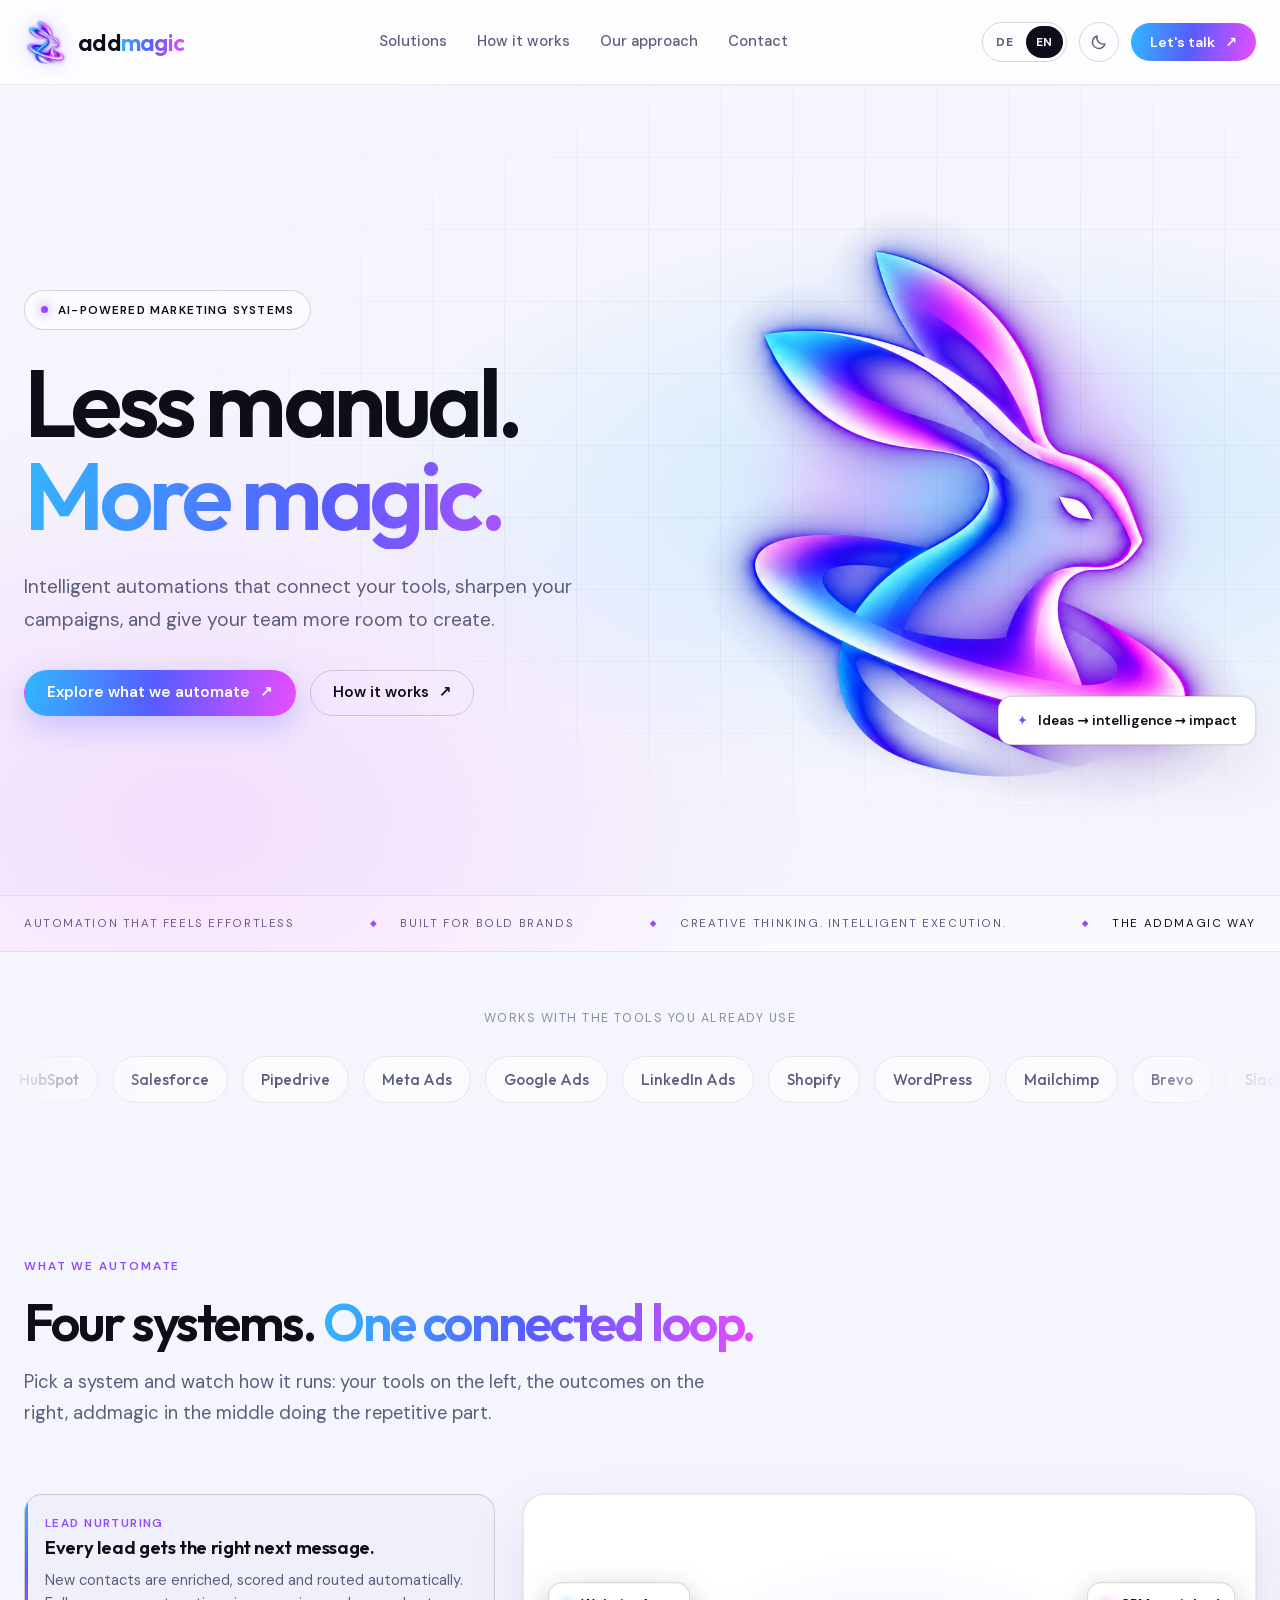
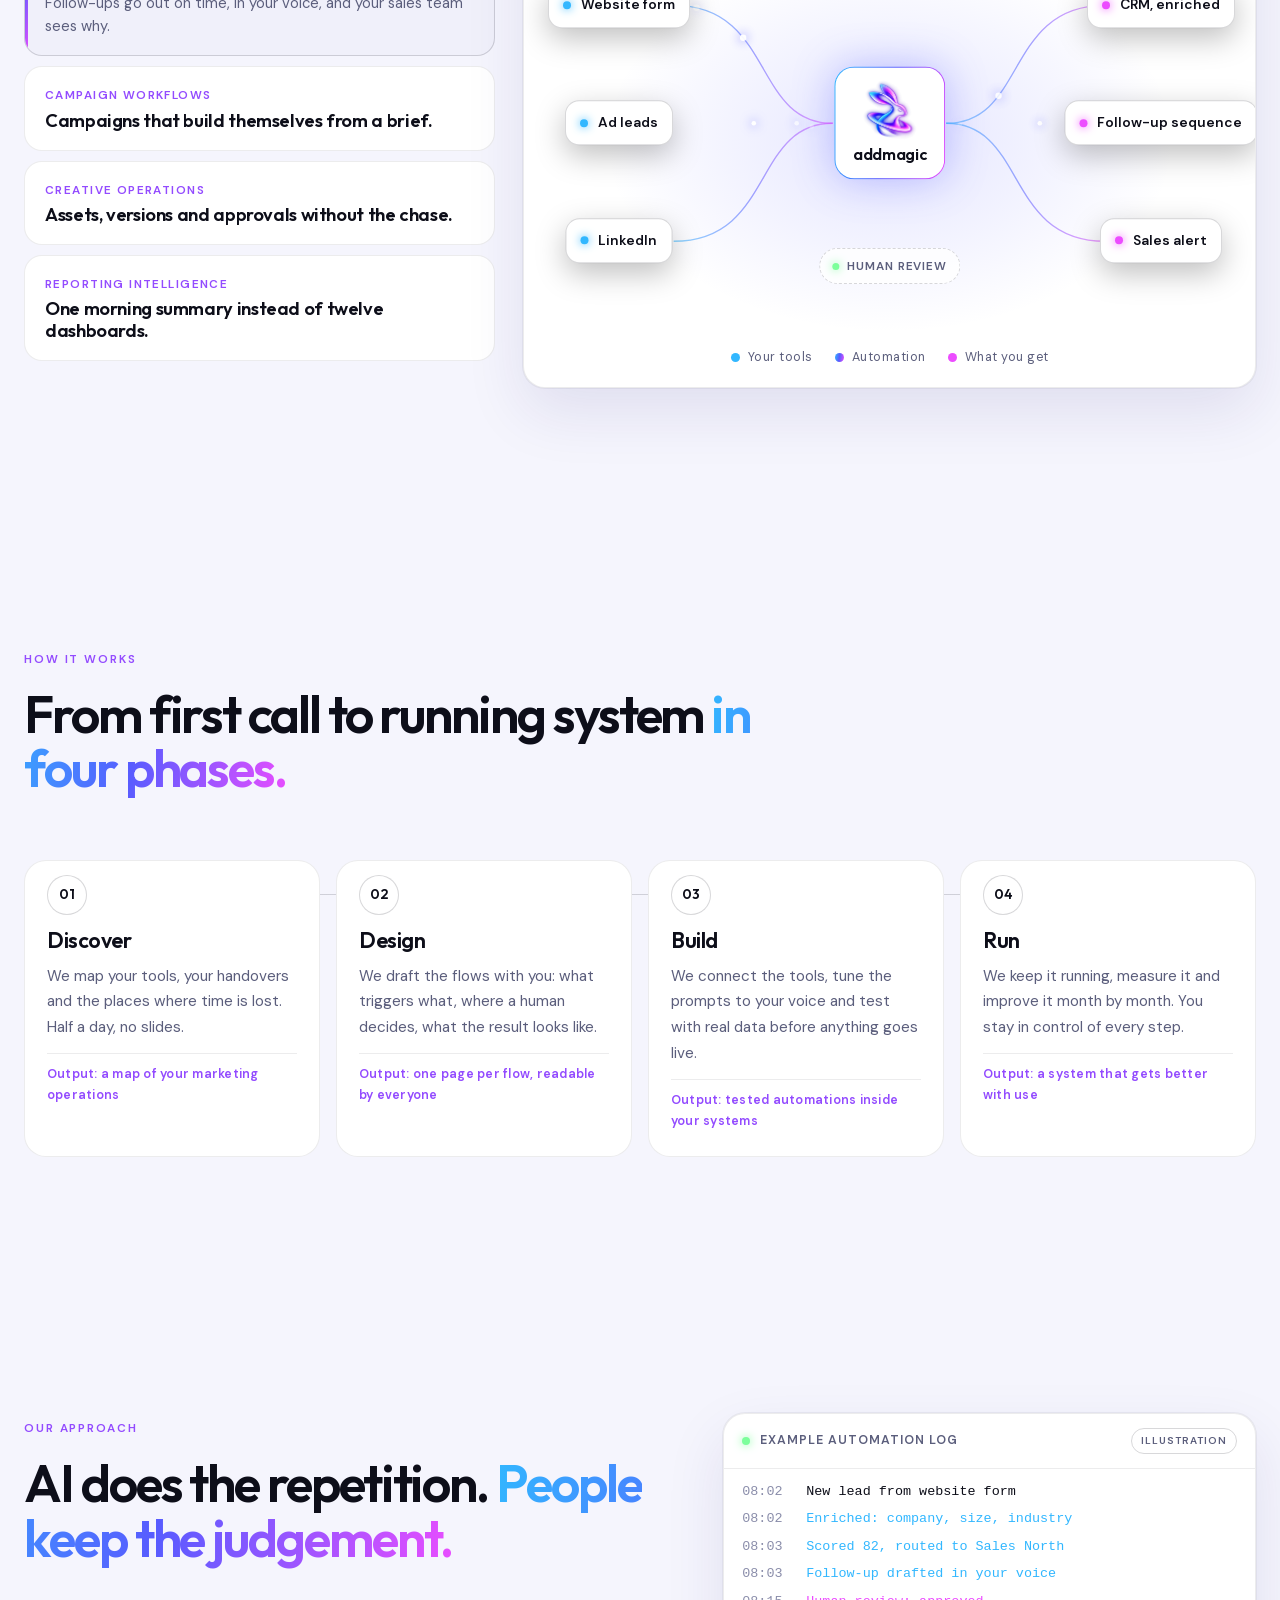
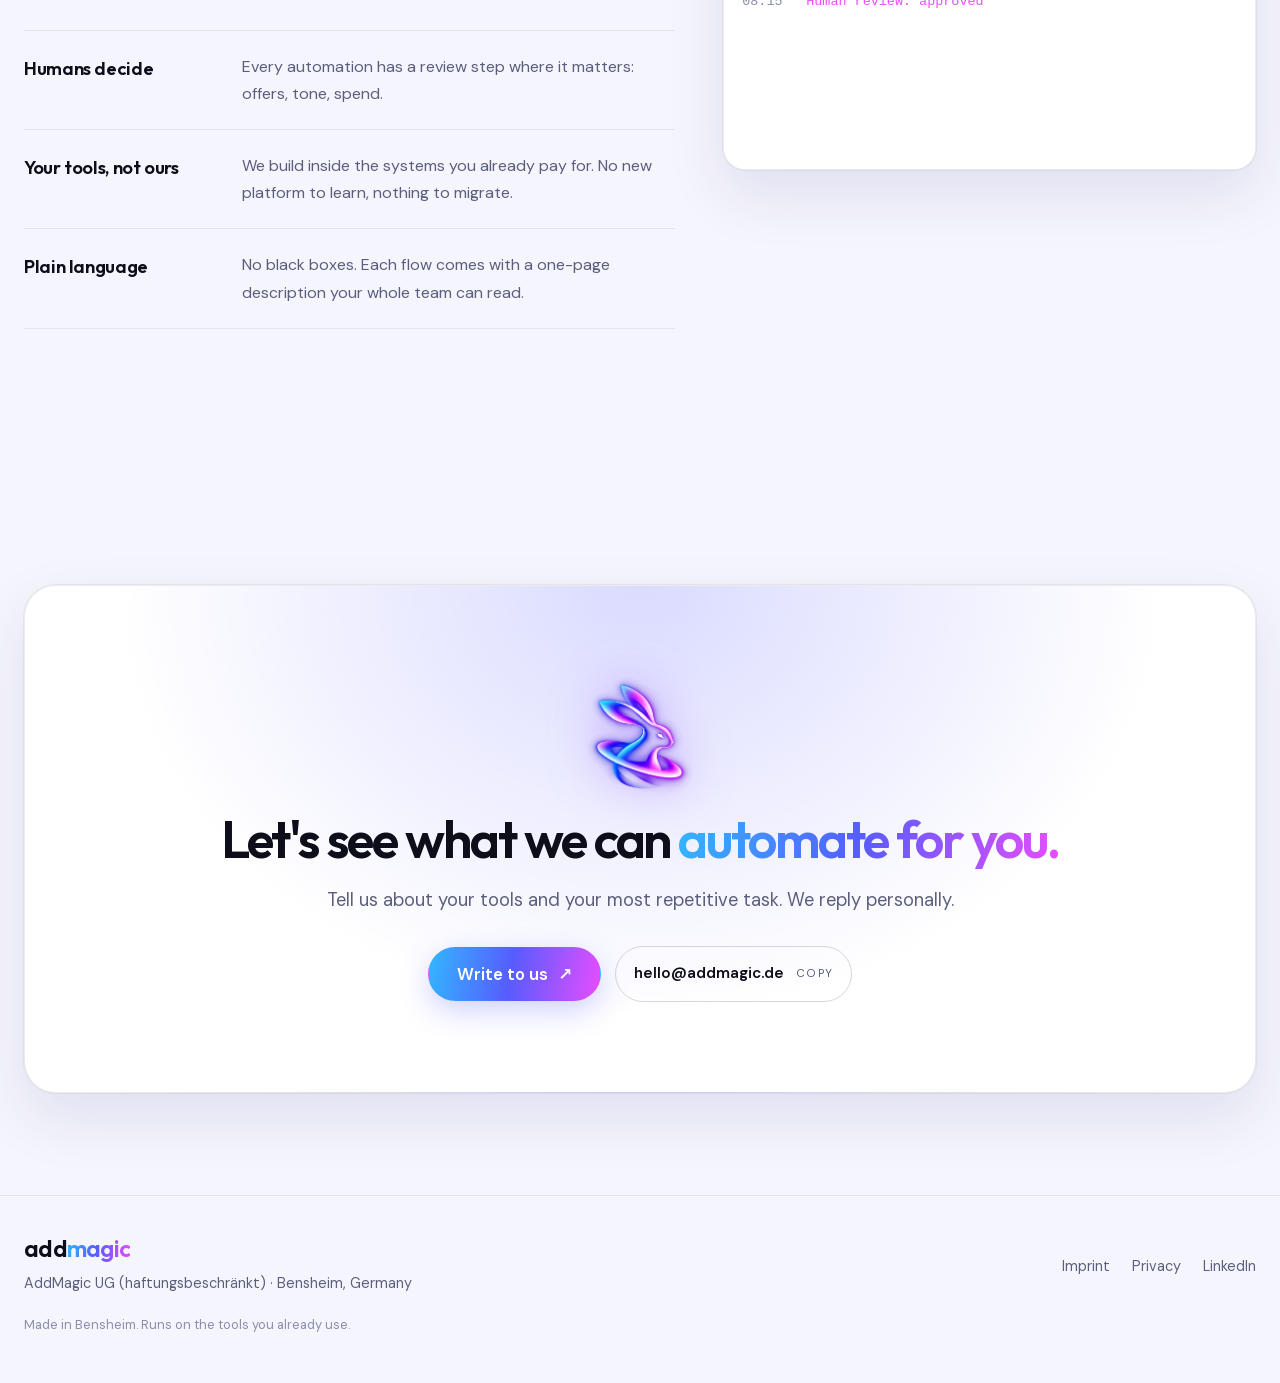
==== index.html @ ce9aaace "addmagic website v1: bilingual DE/EN, dark/light theme, automation loop, process, approach, contact," ====
<!doctype html>
<html lang="en" data-theme="dark">
<head>
<meta charset="utf-8">
<meta name="viewport" content="width=device-width, initial-scale=1">
<title>addmagic · Less manual. More magic.</title>
<meta name="description" content="addmagic builds AI-powered marketing automations that connect your tools, sharpen your campaigns and give your team more room to create. Based in Bensheim, Germany.">
<meta name="theme-color" content="#07070D">
<link rel="canonical" href="https://b777-7ao.github.io/addmagic/">
<meta property="og:type" content="website">
<meta property="og:site_name" content="addmagic">
<meta property="og:title" content="addmagic · Less manual. More magic.">
<meta property="og:description" content="AI-powered marketing automations that connect your tools, sharpen your campaigns and give your team more room to create.">
<meta property="og:image" content="https://b777-7ao.github.io/addmagic/assets/og.jpg">
<meta property="og:url" content="https://b777-7ao.github.io/addmagic/">
<meta name="twitter:card" content="summary_large_image">
<link rel="icon" type="image/png" sizes="32x32" href="assets/icon-32.png">
<link rel="icon" type="image/png" sizes="192x192" href="assets/icon-192.png">
<link rel="apple-touch-icon" href="assets/icon-180.png">
<link rel="preload" href="assets/fonts/Outfit.woff2" as="font" type="font/woff2" crossorigin>
<link rel="preload" href="assets/fonts/DMSans.woff2" as="font" type="font/woff2" crossorigin>
<link rel="stylesheet" href="assets/fonts/fonts.css">
<link rel="stylesheet" href="styles.css?v=1">
<script>
(function(){try{var t=localStorage.getItem('am-theme');if(!t){t=matchMedia('(prefers-color-scheme: light)').matches?'light':'dark'}document.documentElement.dataset.theme=t;var l=localStorage.getItem('am-lang');if(!l){l=(navigator.language||'en').toLowerCase().startsWith('de')?'de':'en'}document.documentElement.lang=l;}catch(e){}})();
</script>
<script type="application/ld+json">
{"@context":"https://schema.org","@type":"Organization","name":"AddMagic UG (haftungsbeschränkt)","alternateName":"addmagic","url":"https://b777-7ao.github.io/addmagic/","logo":"https://b777-7ao.github.io/addmagic/assets/icon-512.png","address":{"@type":"PostalAddress","streetAddress":"Beginenstraße 48","postalCode":"64625","addressLocality":"Bensheim","addressCountry":"DE"},"founder":{"@type":"Person","name":"Julian Degen"}}
</script>
</head>
<body>
<a class="skip" href="#solutions" data-i18n="skip">Skip to content</a>
<div class="progress" aria-hidden="true"><span id="progress"></span></div>

<header class="nav" id="nav">
  <div class="nav-inner">
    <a class="brand" href="#top" aria-label="addmagic home">
      <img class="brand-mark" src="assets/rabbit.png" alt="" width="44" height="48">
      <span class="brand-word"><span>add</span><span class="grad">magic</span></span>
    </a>
    <nav class="links" id="links" aria-label="Main">
      <a href="#solutions" data-i18n="nav.solutions">Solutions</a>
      <a href="#process" data-i18n="nav.process">How it works</a>
      <a href="#approach" data-i18n="nav.approach">Our approach</a>
      <a href="#contact" data-i18n="nav.contact">Contact</a>
    </nav>
    <div class="controls">
      <div class="lang" role="group" aria-label="Language">
        <button type="button" data-lang="de" aria-pressed="false">DE</button>
        <button type="button" data-lang="en" aria-pressed="true">EN</button>
      </div>
      <button class="theme" id="theme" type="button" aria-label="Switch to light mode" data-i18n-aria="theme.toLight">
        <svg class="sun" width="18" height="18" viewBox="0 0 24 24" fill="none" stroke="currentColor" stroke-width="1.8" stroke-linecap="round" aria-hidden="true"><circle cx="12" cy="12" r="4"/><path d="M12 2v2M12 20v2M2 12h2M20 12h2M4.9 4.9l1.4 1.4M17.7 17.7l1.4 1.4M4.9 19.1l1.4-1.4M17.7 6.3l1.4-1.4"/></svg>
        <svg class="moon" width="18" height="18" viewBox="0 0 24 24" fill="none" stroke="currentColor" stroke-width="1.8" stroke-linecap="round" stroke-linejoin="round" aria-hidden="true"><path d="M20 14.5A8.5 8.5 0 0 1 9.5 4a8.5 8.5 0 1 0 10.5 10.5z"/></svg>
      </button>
      <a class="btn btn-nav" href="#contact"><span data-i18n="nav.cta">Let's talk</span><span class="arrow" aria-hidden="true">↗</span></a>
      <button class="burger" id="burger" type="button" aria-label="Open menu" aria-expanded="false" aria-controls="links"><span></span></button>
    </div>
  </div>
</header>

<main id="top">
  <!-- HERO -->
  <section class="hero" aria-labelledby="hero-title">
    <div class="hero-grid" aria-hidden="true"></div>
    <div class="hero-glow" aria-hidden="true"></div>
    <div class="container hero-inner">
      <div class="hero-copy">
        <span class="pill reveal"><i class="dot"></i><span data-i18n="hero.pill">AI-powered marketing systems</span></span>
        <h1 id="hero-title" class="reveal"><span class="line" data-i18n="hero.l1">Less manual.</span><span class="line grad" data-i18n="hero.l2">More magic.</span></h1>
        <p class="lead reveal" data-i18n="hero.sub">Intelligent automations that connect your tools, sharpen your campaigns, and give your team more room to create.</p>
        <div class="hero-cta reveal">
          <a class="btn btn-primary" href="#solutions"><span data-i18n="hero.cta1">Explore what we automate</span><span class="arrow" aria-hidden="true">↗</span></a>
          <a class="btn btn-ghost" href="#process"><span data-i18n="hero.cta2">How it works</span><span class="arrow" aria-hidden="true">↗</span></a>
        </div>
      </div>
      <div class="hero-art">
        <div class="rabbit-wrap" id="rabbit">
          <img class="rabbit" src="assets/rabbit.png" alt="The addmagic rabbit, a glowing rabbit rising out of an orbital ring" width="895" height="967" fetchpriority="high">
        </div>
        <div class="chip"><span class="spark" aria-hidden="true">✦</span><span data-i18n="hero.chip">Ideas → intelligence → impact</span></div>
      </div>
    </div>
    <div class="hero-strip">
      <div class="container strip-inner">
        <span data-i18n="strip.1">Automation that feels effortless</span>
        <span data-i18n="strip.2">Built for bold brands</span>
        <span data-i18n="strip.3">Creative thinking. Intelligent execution.</span>
        <span class="strip-brand">The addmagic way</span>
      </div>
    </div>
  </section>

  <!-- TOOLS -->
  <section class="tools" aria-label="Integrations">
    <div class="container">
      <p class="tools-label" data-i18n="tools.label">Works with the tools you already use</p>
    </div>
    <div class="marquee" aria-hidden="true">
      <div class="track" id="track">
        <span>HubSpot</span><span>Salesforce</span><span>Pipedrive</span><span>Meta Ads</span><span>Google Ads</span><span>LinkedIn Ads</span><span>Shopify</span><span>WordPress</span><span>Mailchimp</span><span>Brevo</span><span>Slack</span><span>Microsoft Teams</span><span>Notion</span><span>Google Sheets</span><span>Zapier</span><span>Make</span><span>n8n</span><span>OpenAI</span><span>Claude</span><span>Figma</span><span>Canva</span><span>Semrush</span>
      </div>
    </div>
  </section>

  <!-- SOLUTIONS / THE LOOP -->
  <section class="section solutions" id="solutions" aria-labelledby="sol-title">
    <div class="container">
      <div class="section-head reveal">
        <span class="eyebrow" data-i18n="sol.eyebrow">What we automate</span>
        <h2 id="sol-title"><span data-i18n="sol.title1">Four systems.</span> <span class="grad" data-i18n="sol.title2">One connected loop.</span></h2>
        <p class="lead" data-i18n="sol.intro">Pick a system and watch how it runs: your tools on the left, the outcomes on the right, addmagic in the middle doing the repetitive part.</p>
      </div>
      <div class="loop">
        <div class="loop-tabs" role="tablist" aria-label="Automation systems">
          <button role="tab" class="tab is-active" id="tab-leads" aria-selected="true" aria-controls="loop-panel" data-scn="leads">
            <span class="tab-name" data-i18n="scn.leads.name">Lead nurturing</span>
            <span class="tab-claim" data-i18n="scn.leads.claim">Every lead gets the right next message.</span>
            <span class="tab-desc" data-i18n="scn.leads.desc">New contacts are enriched, scored and routed automatically. Follow-ups go out on time, in your voice, and your sales team sees why.</span>
          </button>
          <button role="tab" class="tab" id="tab-campaigns" aria-selected="false" aria-controls="loop-panel" data-scn="campaigns">
            <span class="tab-name" data-i18n="scn.campaigns.name">Campaign workflows</span>
            <span class="tab-claim" data-i18n="scn.campaigns.claim">Campaigns that build themselves from a brief.</span>
            <span class="tab-desc" data-i18n="scn.campaigns.desc">From brief to live ads: copy variants, audiences and budgets are prepared with AI, reviewed by a human, and launched across channels in one flow.</span>
          </button>
          <button role="tab" class="tab" id="tab-creative" aria-selected="false" aria-controls="loop-panel" data-scn="creative">
            <span class="tab-name" data-i18n="scn.creative.name">Creative operations</span>
            <span class="tab-claim" data-i18n="scn.creative.claim">Assets, versions and approvals without the chase.</span>
            <span class="tab-desc" data-i18n="scn.creative.desc">Formats are resized, captions drafted and approvals tracked, so creatives spend their time on ideas instead of exports.</span>
          </button>
          <button role="tab" class="tab" id="tab-reporting" aria-selected="false" aria-controls="loop-panel" data-scn="reporting">
            <span class="tab-name" data-i18n="scn.reporting.name">Reporting intelligence</span>
            <span class="tab-claim" data-i18n="scn.reporting.claim">One morning summary instead of twelve dashboards.</span>
            <span class="tab-desc" data-i18n="scn.reporting.desc">Data from ads, CRM and analytics is pulled together, explained in plain language, and sent to the people who decide.</span>
          </button>
        </div>
        <div class="loop-panel" id="loop-panel" role="tabpanel" aria-live="polite">
          <div class="loop-canvas" id="loop">
            <svg class="loop-svg" viewBox="0 0 760 460" aria-hidden="true">
              <defs>
                <linearGradient id="g" x1="0" x2="1"><stop offset="0" stop-color="#32B7FF"/><stop offset=".5" stop-color="#575CFF"/><stop offset="1" stop-color="#E84DFF"/></linearGradient>
              </defs>
              <g class="paths" id="paths"></g>
              <g class="pulses" id="pulses"></g>
            </svg>
            <div class="node core" style="--x:50%;--y:50%">
              <img src="assets/rabbit.png" alt="" width="64" height="69">
              <span>addmagic</span>
            </div>
            <div class="node in" id="in0" style="--x:11%;--y:22%"><b></b><span></span></div>
            <div class="node in" id="in1" style="--x:11%;--y:50%"><b></b><span></span></div>
            <div class="node in" id="in2" style="--x:11%;--y:78%"><b></b><span></span></div>
            <div class="node out" id="out0" style="--x:89%;--y:22%"><b></b><span></span></div>
            <div class="node out" id="out1" style="--x:89%;--y:50%"><b></b><span></span></div>
            <div class="node out" id="out2" style="--x:89%;--y:78%"><b></b><span></span></div>
            <div class="review" id="review"><i></i><span data-i18n="loop.review">Human review</span></div>
          </div>
          <div class="loop-legend">
            <span><i class="lg in"></i><span data-i18n="loop.inputs">Your tools</span></span>
            <span><i class="lg core"></i><span data-i18n="loop.core">Automation</span></span>
            <span><i class="lg out"></i><span data-i18n="loop.outputs">What you get</span></span>
          </div>
        </div>
      </div>
    </div>
  </section>

  <!-- PROCESS -->
  <section class="section process" id="process" aria-labelledby="proc-title">
    <div class="container">
      <div class="section-head reveal">
        <span class="eyebrow" data-i18n="proc.eyebrow">How it works</span>
        <h2 id="proc-title"><span data-i18n="proc.title1">From first call to running system</span> <span class="grad" data-i18n="proc.title2">in four phases.</span></h2>
      </div>
      <ol class="phases" id="phases">
        <li class="phase reveal">
          <span class="phase-n">01</span>
          <h3 data-i18n="ph.1.t">Discover</h3>
          <p data-i18n="ph.1.d">We map your tools, your handovers and the places where time is lost. Half a day, no slides.</p>
          <span class="phase-out" data-i18n="ph.1.o">Output: a map of your marketing operations</span>
        </li>
        <li class="phase reveal">
          <span class="phase-n">02</span>
          <h3 data-i18n="ph.2.t">Design</h3>
          <p data-i18n="ph.2.d">We draft the flows with you: what triggers what, where a human decides, what the result looks like.</p>
          <span class="phase-out" data-i18n="ph.2.o">Output: one page per flow, readable by everyone</span>
        </li>
        <li class="phase reveal">
          <span class="phase-n">03</span>
          <h3 data-i18n="ph.3.t">Build</h3>
          <p data-i18n="ph.3.d">We connect the tools, tune the prompts to your voice and test with real data before anything goes live.</p>
          <span class="phase-out" data-i18n="ph.3.o">Output: tested automations inside your systems</span>
        </li>
        <li class="phase reveal">
          <span class="phase-n">04</span>
          <h3 data-i18n="ph.4.t">Run</h3>
          <p data-i18n="ph.4.d">We keep it running, measure it and improve it month by month. You stay in control of every step.</p>
          <span class="phase-out" data-i18n="ph.4.o">Output: a system that gets better with use</span>
        </li>
      </ol>
    </div>
  </section>

  <!-- APPROACH -->
  <section class="section approach" id="approach" aria-labelledby="app-title">
    <div class="container approach-grid">
      <div class="approach-copy">
        <div class="section-head reveal">
          <span class="eyebrow" data-i18n="app.eyebrow">Our approach</span>
          <h2 id="app-title"><span data-i18n="app.title1">AI does the repetition.</span> <span class="grad" data-i18n="app.title2">People keep the judgement.</span></h2>
        </div>
        <dl class="principles">
          <div class="principle reveal"><dt data-i18n="pr.1.t">Humans decide</dt><dd data-i18n="pr.1.d">Every automation has a review step where it matters: offers, tone, spend.</dd></div>
          <div class="principle reveal"><dt data-i18n="pr.2.t">Your tools, not ours</dt><dd data-i18n="pr.2.d">We build inside the systems you already pay for. No new platform to learn, nothing to migrate.</dd></div>
          <div class="principle reveal"><dt data-i18n="pr.3.t">Plain language</dt><dd data-i18n="pr.3.d">No black boxes. Each flow comes with a one-page description your whole team can read.</dd></div>
        </dl>
      </div>
      <div class="log reveal" aria-label="Example automation log">
        <div class="log-head"><span class="log-dot"></span><span data-i18n="log.title">Example automation log</span><span class="log-tag" data-i18n="log.tag">Illustration</span></div>
        <ol class="log-lines" id="log"></ol>
      </div>
    </div>
  </section>

  <!-- CONTACT -->
  <section class="section contact" id="contact" aria-labelledby="ct-title">
    <div class="container contact-inner reveal">
      <img class="contact-rabbit" src="assets/rabbit.png" alt="" width="120" height="130" loading="lazy">
      <h2 id="ct-title"><span data-i18n="ct.title1">Let's see what we can</span> <span class="grad" data-i18n="ct.title2">automate for you.</span></h2>
      <p class="lead" data-i18n="ct.text">Tell us about your tools and your most repetitive task. We reply personally.</p>
      <div class="contact-actions">
        <a class="btn btn-primary btn-lg" id="mail" href="mailto:hello@addmagic.de?subject=Let%27s%20talk%20about%20automation"><span data-i18n="ct.cta">Write to us</span><span class="arrow" aria-hidden="true">↗</span></a>
        <button class="copy" id="copy" type="button"><span class="copy-mail">hello@addmagic.de</span><span class="copy-hint" data-i18n="ct.copy">Copy</span></button>
      </div>
    </div>
  </section>
</main>

<footer class="footer">
  <div class="container footer-inner">
    <div class="footer-brand">
      <span class="brand-word"><span>add</span><span class="grad">magic</span></span>
      <p data-i18n="ft.line">AddMagic UG (haftungsbeschränkt) · Bensheim, Germany</p>
    </div>
    <nav class="footer-links" aria-label="Legal">
      <a href="legal.html#impressum" data-i18n="ft.imprint">Imprint</a>
      <a href="legal.html#datenschutz" data-i18n="ft.privacy">Privacy</a>
      <a href="https://www.linkedin.com/company/addmagic" target="_blank" rel="noopener">LinkedIn</a>
    </nav>
    <p class="footer-note" data-i18n="ft.note">Made in Bensheim. Runs on the tools you already use.</p>
  </div>
</footer>

<script src="app.js?v=1" defer></script>
</body>
</html>
---- assets/fonts/fonts.css ----
@font-face{font-family:'Outfit';font-style:normal;font-weight:400 700;font-display:swap;src:url('Outfit.woff2') format('woff2');}
@font-face{font-family:'DM Sans';font-style:normal;font-weight:400 700;font-display:swap;src:url('DMSans.woff2') format('woff2');}
---- styles.css ----
/* addmagic · website v1 · tokens from the 2026 brand system */
:root{
  --midnight:#07070D; --ink:#0D0E19; --raised:#171827; --raised-2:#1D1E31;
  --text:#F8F9FF; --muted:#A7A9C2; --muted-2:#6E7190;
  --stroke:rgba(255,255,255,.09); --stroke-2:rgba(255,255,255,.16);
  --blue:#307BFF; --cyan:#32B7FF; --violet:#934BFF; --pink:#EC4CFF;
  --grad:linear-gradient(100deg,#32B7FF 0%,#575CFF 48%,#E84DFF 100%);
  --glow:0 0 0 1px rgba(255,255,255,.06), 0 24px 60px rgba(0,0,0,.45);
  --bg:var(--midnight); --nav:rgba(13,14,25,.72); --card:var(--raised);
  --display:'Outfit',system-ui,sans-serif; --body:'DM Sans',system-ui,sans-serif;
  --radius:22px; --pill:999px; --nav-h:84px; --container:1240px;
  --ease:cubic-bezier(.2,.7,.2,1);
  color-scheme:dark;
}
:root[data-theme="light"]{
  --bg:#F5F5FD; --ink:#FFFFFF; --raised:#FFFFFF; --raised-2:#F0F0FA;
  --text:#0D0E19; --muted:#5B5E7C; --muted-2:#8A8DAA;
  --stroke:rgba(13,14,25,.08); --stroke-2:rgba(13,14,25,.16);
  --nav:rgba(255,255,255,.74); --card:#FFFFFF;
  --glow:0 0 0 1px rgba(13,14,25,.05), 0 24px 60px rgba(40,30,120,.10);
  color-scheme:light;
}
*{box-sizing:border-box}
html{scroll-behavior:smooth;-webkit-text-size-adjust:100%}
body{margin:0;background:var(--bg);color:var(--text);font-family:var(--body);font-size:16px;line-height:1.7;-webkit-font-smoothing:antialiased;transition:background .5s var(--ease),color .5s var(--ease);overflow-x:hidden}
img{display:block;max-width:100%}
a{color:inherit;text-decoration:none}
button{font:inherit;color:inherit;background:none;border:0;cursor:pointer}
h1,h2,h3{font-family:var(--display);font-weight:600;letter-spacing:-.04em;line-height:1.05;margin:0}
h2{font-size:clamp(2rem,4.2vw,3.25rem)}
h3{font-size:1.35rem;letter-spacing:-.02em}
p{margin:0}
.container{width:min(var(--container),calc(100% - 48px));margin-inline:auto}
.grad{background:var(--grad);-webkit-background-clip:text;background-clip:text;color:transparent}
.eyebrow{display:inline-block;font-size:.74rem;font-weight:600;letter-spacing:.16em;text-transform:uppercase;color:var(--violet);margin-bottom:18px}
.lead{font-size:1.15rem;color:var(--muted);max-width:56ch}
.skip{position:absolute;left:-999px;top:8px;background:var(--text);color:var(--bg);padding:10px 14px;border-radius:8px;z-index:200}
.skip:focus{left:12px}
:focus-visible{outline:2px solid var(--cyan);outline-offset:3px;border-radius:6px}

/* progress */
.progress{position:fixed;top:0;left:0;right:0;height:2px;z-index:120;pointer-events:none}
.progress span{display:block;height:100%;width:0;background:var(--grad);transition:width .1s linear}

/* nav */
.nav{position:sticky;top:0;z-index:100;background:var(--nav);backdrop-filter:blur(18px) saturate(140%);-webkit-backdrop-filter:blur(18px) saturate(140%);border-bottom:1px solid var(--stroke);transition:background .5s var(--ease)}
.nav-inner{height:var(--nav-h);display:flex;align-items:center;justify-content:space-between;gap:20px;width:min(var(--container),calc(100% - 48px));margin-inline:auto}
.brand{display:flex;align-items:center;gap:10px}
.brand-mark{width:44px;height:48px;object-fit:contain;filter:drop-shadow(0 0 10px rgba(147,75,255,.35))}
.brand-word{font-family:var(--display);font-weight:600;font-size:1.5rem;letter-spacing:-.03em;line-height:1}
.links{display:flex;gap:30px}
.links a{position:relative;font-size:.92rem;font-weight:500;color:var(--muted);padding:6px 0;transition:color .25s}
.links a::after{content:"";position:absolute;left:0;right:0;bottom:0;height:2px;background:var(--grad);transform:scaleX(0);transform-origin:left;transition:transform .3s var(--ease)}
.links a:hover,.links a.is-current{color:var(--text)}
.links a.is-current::after,.links a:hover::after{transform:scaleX(1)}
.controls{display:flex;align-items:center;gap:12px}
.lang{display:flex;border:1px solid var(--stroke-2);border-radius:var(--pill);padding:3px;gap:2px}
.lang button{font-size:.74rem;font-weight:700;letter-spacing:.06em;padding:6px 10px;border-radius:var(--pill);color:var(--muted);transition:background .25s,color .25s}
.lang button[aria-pressed="true"]{background:var(--text);color:var(--bg)}
.theme{width:40px;height:40px;border-radius:50%;border:1px solid var(--stroke-2);display:grid;place-items:center;color:var(--muted);transition:color .25s,border-color .25s,transform .4s var(--ease)}
.theme:hover{color:var(--text);border-color:var(--stroke-2);transform:rotate(25deg)}
.theme svg{grid-area:1/1;transition:opacity .3s,transform .4s var(--ease)}
:root[data-theme="dark"] .theme .moon{opacity:0;transform:scale(.5) rotate(-40deg)}
:root[data-theme="light"] .theme .sun{opacity:0;transform:scale(.5) rotate(40deg)}
.burger{display:none;width:42px;height:42px;border-radius:50%;border:1px solid var(--stroke-2);position:relative}
.burger span,.burger span::before,.burger span::after{content:"";position:absolute;left:12px;width:18px;height:2px;background:var(--text);border-radius:2px;transition:transform .3s var(--ease),top .3s}
.burger span{top:20px}.burger span::before{left:0;top:-6px}.burger span::after{left:0;top:6px}
.burger[aria-expanded="true"] span{background:transparent}
.burger[aria-expanded="true"] span::before{top:0;transform:rotate(45deg)}
.burger[aria-expanded="true"] span::after{top:0;transform:rotate(-45deg)}

/* buttons */
.btn{display:inline-flex;align-items:center;gap:10px;padding:14px 22px;border-radius:var(--pill);font-weight:600;font-size:.95rem;line-height:1;border:1px solid transparent;transition:transform .35s var(--ease),box-shadow .35s var(--ease),background .25s,color .25s,border-color .25s;white-space:nowrap}
.btn .arrow{display:inline-block;transition:transform .35s var(--ease)}
.btn:hover .arrow{transform:translate(2px,-2px)}
.btn-primary{background:var(--grad);color:#fff;box-shadow:0 10px 30px rgba(87,92,255,.28)}
.btn-primary:hover{transform:translateY(-2px);box-shadow:0 16px 40px rgba(87,92,255,.4)}
.btn-ghost{border-color:var(--stroke-2);color:var(--text);background:transparent}
.btn-ghost:hover{border-color:var(--text);transform:translateY(-2px)}
.btn-nav{padding:11px 18px;font-size:.88rem;background:linear-gradient(var(--ink),var(--ink)) padding-box,var(--grad) border-box;border:1px solid transparent;color:var(--text)}
:root[data-theme="light"] .btn-nav{background:var(--grad);color:#fff}
.btn-nav:hover{transform:translateY(-1px)}
.btn-lg{padding:18px 28px;font-size:1.05rem}

/* hero */
.hero{position:relative;overflow:hidden;padding:clamp(60px,9vw,120px) 0 0}
.hero-grid{position:absolute;inset:0;background-image:linear-gradient(var(--stroke) 1px,transparent 1px),linear-gradient(90deg,var(--stroke) 1px,transparent 1px);background-size:72px 72px;mask-image:radial-gradient(ellipse at 70% 40%,#000 20%,transparent 70%);-webkit-mask-image:radial-gradient(ellipse at 70% 40%,#000 20%,transparent 70%);opacity:.6}
.hero-glow{position:absolute;inset:0;background:radial-gradient(ellipse at 76% 48%,rgba(87,92,255,.28),transparent 42%),radial-gradient(ellipse at 20% 80%,rgba(232,77,255,.08),transparent 40%)}
:root[data-theme="light"] .hero-glow{background:radial-gradient(ellipse at 76% 48%,rgba(50,183,255,.22),transparent 45%),radial-gradient(ellipse at 15% 85%,rgba(232,77,255,.14),transparent 40%)}
.hero-inner{position:relative;display:grid;grid-template-columns:1.05fr .95fr;align-items:center;gap:40px;min-height:560px}
.pill{display:inline-flex;align-items:center;gap:10px;padding:9px 16px;border:1px solid var(--stroke-2);border-radius:var(--pill);font-size:.74rem;font-weight:600;letter-spacing:.1em;text-transform:uppercase;color:var(--text);background:color-mix(in srgb,var(--ink) 70%,transparent)}
.pill .dot{width:7px;height:7px;border-radius:50%;background:var(--violet);box-shadow:0 0 12px var(--violet)}
h1{font-size:clamp(3.2rem,7.4vw,6.2rem);font-weight:600;letter-spacing:-.05em;line-height:.98;margin:26px 0 22px}
h1 .line{display:block}
h1 .line.grad{padding-bottom:.08em}
.hero .lead{font-size:1.2rem}
.hero-cta{display:flex;gap:14px;flex-wrap:wrap;margin-top:34px}
.hero-art{position:relative;display:grid;place-items:center;min-height:420px}
.rabbit-wrap{position:relative;width:min(100%,560px);aspect-ratio:895/967;will-change:transform}
.rabbit-wrap::before{content:"";position:absolute;inset:14%;border-radius:50%;background:radial-gradient(circle,rgba(87,92,255,.45),rgba(232,77,255,.18) 45%,transparent 70%);filter:blur(30px);animation:breathe 7s ease-in-out infinite}
:root[data-theme="light"] .rabbit-wrap::before{background:radial-gradient(circle,rgba(50,183,255,.5),rgba(232,77,255,.3) 45%,transparent 70%)}
.rabbit{position:relative;width:100%;height:auto;animation:float 9s ease-in-out infinite}
@keyframes float{0%,100%{transform:translateY(0) rotate(0)}50%{transform:translateY(-14px) rotate(-1.2deg)}}
@keyframes breathe{0%,100%{opacity:.75;transform:scale(1)}50%{opacity:1;transform:scale(1.08)}}
.chip{position:absolute;right:0;bottom:10%;display:inline-flex;align-items:center;gap:10px;padding:12px 18px;border-radius:14px;background:var(--ink);border:1px solid var(--stroke-2);font-size:.85rem;font-weight:600;box-shadow:var(--glow)}
.chip .spark{background:var(--grad);-webkit-background-clip:text;background-clip:text;color:transparent}
.hero-strip{margin-top:clamp(40px,7vw,90px);border-top:1px solid var(--stroke);border-bottom:1px solid var(--stroke);background:color-mix(in srgb,var(--ink) 50%,transparent)}
.strip-inner{display:flex;justify-content:space-between;gap:24px;padding:18px 0;font-size:.72rem;letter-spacing:.14em;text-transform:uppercase;color:var(--muted)}
.strip-inner span{display:flex;align-items:center;gap:22px}
.strip-inner span+span::before{content:"◆";font-size:.55rem;color:var(--violet)}
.strip-brand{color:var(--text)}

/* tools marquee */
.tools{padding:56px 0 20px}
.tools-label{text-align:center;font-size:.78rem;letter-spacing:.12em;text-transform:uppercase;color:var(--muted-2);margin-bottom:26px}
.marquee{overflow:hidden;mask-image:linear-gradient(90deg,transparent,#000 12%,#000 88%,transparent);-webkit-mask-image:linear-gradient(90deg,transparent,#000 12%,#000 88%,transparent)}
.track{display:flex;gap:14px;width:max-content;animation:scroll 60s linear infinite}
.marquee:hover .track{animation-play-state:paused}
.track span{padding:10px 18px;border:1px solid var(--stroke);border-radius:var(--pill);font-family:var(--display);font-weight:500;font-size:.95rem;color:var(--muted);white-space:nowrap;background:color-mix(in srgb,var(--ink) 60%,transparent)}
@keyframes scroll{to{transform:translateX(-50%)}}

/* sections */
.section{padding:clamp(80px,10vw,140px) 0}
.section-head{max-width:760px;margin-bottom:clamp(36px,5vw,64px)}
.section-head h2{margin-bottom:18px}

/* the loop */
.loop{display:grid;grid-template-columns:minmax(300px,.9fr) 1.4fr;gap:28px;align-items:stretch}
.loop-tabs{display:flex;flex-direction:column;gap:10px}
.tab{text-align:left;padding:18px 20px;border-radius:18px;border:1px solid var(--stroke);background:var(--card);display:grid;gap:4px;transition:border-color .3s,transform .3s var(--ease),background .3s;position:relative;overflow:hidden}
.tab::before{content:"";position:absolute;left:0;top:0;bottom:0;width:3px;background:var(--grad);transform:scaleY(0);transition:transform .35s var(--ease)}
.tab:hover{border-color:var(--stroke-2);transform:translateX(3px)}
.tab.is-active{border-color:var(--stroke-2);background:var(--raised-2)}
.tab.is-active::before{transform:scaleY(1)}
.tab-name{font-size:.74rem;font-weight:600;letter-spacing:.12em;text-transform:uppercase;color:var(--violet)}
.tab-claim{font-family:var(--display);font-weight:600;font-size:1.15rem;letter-spacing:-.02em;line-height:1.2}
.tab-desc{font-size:.92rem;color:var(--muted);line-height:1.55;display:none;margin-top:6px}
.tab.is-active .tab-desc{display:block}
.loop-panel{border:1px solid var(--stroke);border-radius:var(--radius);background:var(--card);box-shadow:var(--glow);padding:18px;display:flex;flex-direction:column;gap:14px;position:relative;overflow:hidden}
.loop-panel::before{content:"";position:absolute;inset:0;background:radial-gradient(ellipse at 50% 50%,rgba(87,92,255,.16),transparent 55%);pointer-events:none}
.loop-canvas{position:relative;aspect-ratio:760/460;width:100%}
.loop-svg{position:absolute;inset:0;width:100%;height:100%}
.loop-svg .paths path{fill:none;stroke:var(--stroke-2);stroke-width:1.5}
.loop-svg .paths path.active{stroke:url(#g);stroke-opacity:.55}
.loop-svg .pulses circle{fill:#fff;filter:drop-shadow(0 0 6px #575CFF)}
.node{position:absolute;left:var(--x);top:var(--y);transform:translate(-50%,-50%);display:flex;align-items:center;gap:10px;padding:10px 14px;border-radius:14px;background:var(--ink);border:1px solid var(--stroke-2);font-size:.86rem;font-weight:600;white-space:nowrap;box-shadow:0 10px 30px rgba(0,0,0,.25);transition:opacity .35s,transform .35s var(--ease)}
.node b{width:8px;height:8px;border-radius:50%;background:var(--cyan);box-shadow:0 0 10px var(--cyan);flex:none}
.node.out b{background:var(--pink);box-shadow:0 0 10px var(--pink)}
.node.core{flex-direction:column;gap:2px;padding:12px 18px 10px;border-radius:20px;background:linear-gradient(var(--ink),var(--ink)) padding-box,var(--grad) border-box;border:1px solid transparent;font-family:var(--display);font-size:1rem;letter-spacing:-.02em;box-shadow:0 0 40px rgba(87,92,255,.35)}
.node.core img{width:56px;height:60px;object-fit:contain}
.node.swap{opacity:0;transform:translate(-50%,-50%) scale(.92)}
.review{position:absolute;left:50%;top:84%;transform:translate(-50%,-50%);display:inline-flex;align-items:center;gap:8px;padding:7px 12px;border-radius:var(--pill);border:1px dashed var(--stroke-2);font-size:.74rem;font-weight:600;letter-spacing:.08em;text-transform:uppercase;color:var(--muted);background:color-mix(in srgb,var(--ink) 80%,transparent)}
.review i{width:7px;height:7px;border-radius:50%;background:#7CFF9B;box-shadow:0 0 10px #7CFF9B;animation:blink 2.2s infinite}
@keyframes blink{50%{opacity:.3}}
.loop-legend{display:flex;gap:22px;justify-content:center;font-size:.78rem;color:var(--muted);letter-spacing:.04em;position:relative}
.loop-legend span{display:inline-flex;align-items:center;gap:8px}
.lg{width:9px;height:9px;border-radius:50%;background:var(--cyan)}
.lg.core{background:var(--grad)}.lg.out{background:var(--pink)}

/* process */
.phases{list-style:none;margin:0;padding:0;display:grid;grid-template-columns:repeat(4,1fr);gap:16px;position:relative}
.phases::before{content:"";position:absolute;left:0;right:0;top:34px;height:1px;background:linear-gradient(90deg,transparent,var(--stroke-2) 10%,var(--stroke-2) 90%,transparent)}
.phase{position:relative;padding:68px 22px 24px;border:1px solid var(--stroke);border-radius:var(--radius);background:var(--card);display:grid;gap:12px;align-content:start;transition:transform .4s var(--ease),border-color .3s}
.phase:hover{transform:translateY(-4px);border-color:var(--stroke-2)}
.phase-n{position:absolute;top:14px;left:22px;width:40px;height:40px;border-radius:50%;display:grid;place-items:center;font-family:var(--display);font-weight:600;font-size:.85rem;background:var(--ink);border:1px solid var(--stroke-2);color:var(--text)}
.phase.is-on .phase-n{background:var(--grad);border-color:transparent;color:#fff;box-shadow:0 0 24px rgba(87,92,255,.45)}
.phase p{color:var(--muted);font-size:.95rem}
.phase-out{font-size:.78rem;color:var(--violet);font-weight:600;letter-spacing:.02em;padding-top:10px;border-top:1px solid var(--stroke)}

/* approach */
.approach-grid{display:grid;grid-template-columns:1.1fr .9fr;gap:48px;align-items:start}
.principles{margin:0;display:grid;gap:0}
.principle{padding:22px 0;border-top:1px solid var(--stroke);display:grid;grid-template-columns:200px 1fr;gap:18px;align-items:start}
.principle:last-child{border-bottom:1px solid var(--stroke)}
.principle dt{font-family:var(--display);font-weight:600;font-size:1.15rem;letter-spacing:-.02em}
.principle dd{margin:0;color:var(--muted)}
.log{border:1px solid var(--stroke);border-radius:var(--radius);background:var(--ink);box-shadow:var(--glow);overflow:hidden;position:sticky;top:calc(var(--nav-h) + 24px)}
.log-head{display:flex;align-items:center;gap:10px;padding:14px 18px;border-bottom:1px solid var(--stroke);font-size:.78rem;font-weight:600;letter-spacing:.08em;text-transform:uppercase;color:var(--muted)}
.log-dot{width:8px;height:8px;border-radius:50%;background:#7CFF9B;box-shadow:0 0 10px #7CFF9B;animation:blink 2.2s infinite}
.log-tag{margin-left:auto;padding:3px 9px;border-radius:var(--pill);border:1px solid var(--stroke-2);font-size:.64rem;letter-spacing:.1em}
.log-lines{list-style:none;margin:0;padding:12px 18px 16px;font-family:ui-monospace,SFMono-Regular,Menlo,monospace;font-size:.84rem;line-height:1.6;min-height:300px;display:grid;align-content:start;gap:6px}
.log-lines li{display:grid;grid-template-columns:52px 1fr;gap:12px;opacity:0;transform:translateY(6px);animation:logIn .5s var(--ease) forwards}
.log-lines time{color:var(--muted-2)}
.log-lines .ok{color:#7CFF9B}.log-lines .ai{color:var(--cyan)}.log-lines .hu{color:var(--pink)}
@keyframes logIn{to{opacity:1;transform:none}}

/* contact */
.contact{padding-bottom:clamp(60px,8vw,110px)}
.contact-inner{position:relative;text-align:center;padding:clamp(48px,7vw,96px) 28px;border-radius:32px;border:1px solid var(--stroke);background:radial-gradient(ellipse at 50% 0%,rgba(87,92,255,.22),transparent 60%),var(--card);box-shadow:var(--glow);overflow:hidden}
.contact-rabbit{margin:0 auto 18px;width:110px;height:auto;filter:drop-shadow(0 0 24px rgba(147,75,255,.5))}
.contact .lead{margin:18px auto 30px}
.contact-actions{display:flex;flex-wrap:wrap;gap:14px;justify-content:center;align-items:center}
.copy{display:inline-flex;align-items:center;gap:12px;padding:14px 18px;border-radius:var(--pill);border:1px solid var(--stroke-2);font-size:.95rem;transition:border-color .25s,transform .3s var(--ease)}
.copy:hover{border-color:var(--text);transform:translateY(-2px)}
.copy-mail{font-weight:600}
.copy-hint{font-size:.72rem;letter-spacing:.1em;text-transform:uppercase;color:var(--muted)}

/* footer */
.footer{border-top:1px solid var(--stroke);padding:40px 0 48px}
.footer-inner{display:grid;grid-template-columns:1fr auto;gap:18px 40px;align-items:center}
.footer-brand p{color:var(--muted);font-size:.9rem;margin-top:6px}
.footer-links{display:flex;gap:22px;font-size:.9rem;color:var(--muted)}
.footer-links a:hover{color:var(--text)}
.footer-note{grid-column:1/-1;font-size:.8rem;color:var(--muted-2)}

/* legal */
.legal{padding:clamp(60px,8vw,110px) 0}
.legal-inner{max-width:760px;display:grid;gap:56px}
.legal h1{font-size:clamp(2.2rem,5vw,3.4rem);margin:0 0 20px}
.legal h2{margin-bottom:20px}
.legal h3{margin:26px 0 8px;font-size:1.1rem}
.legal p{color:var(--muted);margin-bottom:12px}
.legal a{color:var(--text);text-decoration:underline;text-underline-offset:3px}

/* reveal */
.reveal{opacity:0;transform:translateY(22px);transition:opacity .8s var(--ease),transform .8s var(--ease)}
.reveal.in{opacity:1;transform:none}

/* responsive */
@media (max-width:1080px){
  .hero-inner{grid-template-columns:1fr;text-align:center;gap:10px}
  .hero-copy{display:flex;flex-direction:column;align-items:center}
  .hero-art{min-height:0}
  .rabbit-wrap{width:min(80%,440px)}
  .chip{position:static;margin-top:10px}
  .loop{grid-template-columns:1fr}
  .phases{grid-template-columns:repeat(2,1fr)}
  .phases::before{display:none}
  .approach-grid{grid-template-columns:1fr}
  .log{position:static}
}
@media (max-width:860px){
  .links{position:fixed;inset:var(--nav-h) 0 auto 0;flex-direction:column;gap:0;background:var(--bg);border-bottom:1px solid var(--stroke);padding:12px 24px 20px;transform:translateY(-12px);opacity:0;pointer-events:none;transition:opacity .3s,transform .3s var(--ease)}
  .links.open{opacity:1;transform:none;pointer-events:auto}
  .links a{font-size:1.15rem;padding:14px 0;border-bottom:1px solid var(--stroke)}
  .burger{display:block}
  .btn-nav{display:none}
  .strip-inner{flex-wrap:wrap;justify-content:center;row-gap:8px}
  .strip-inner span+span::before{display:none}
  .principle{grid-template-columns:1fr;gap:6px}
  .footer-inner{grid-template-columns:1fr}
}
@media (max-width:600px){
  .container{width:calc(100% - 32px)}
  .nav-inner{width:calc(100% - 32px)}
  .lang button{padding:6px 8px}
  h1{font-size:clamp(2.7rem,13vw,3.6rem)}
  .hero .lead{font-size:1.05rem}
  .phases{grid-template-columns:1fr}
  .node{font-size:.72rem;padding:7px 9px;gap:6px}
  .node.core{font-size:.8rem;padding:8px 12px 6px}
  .node.core img{width:34px;height:37px}
  .review{font-size:.6rem;padding:5px 9px}
  .contact-inner{border-radius:22px}
  .copy{width:100%;justify-content:space-between}
}
@media (prefers-reduced-motion:reduce){
  *,*::before,*::after{animation:none!important;transition:none!important;scroll-behavior:auto!important}
  .reveal{opacity:1;transform:none}
}
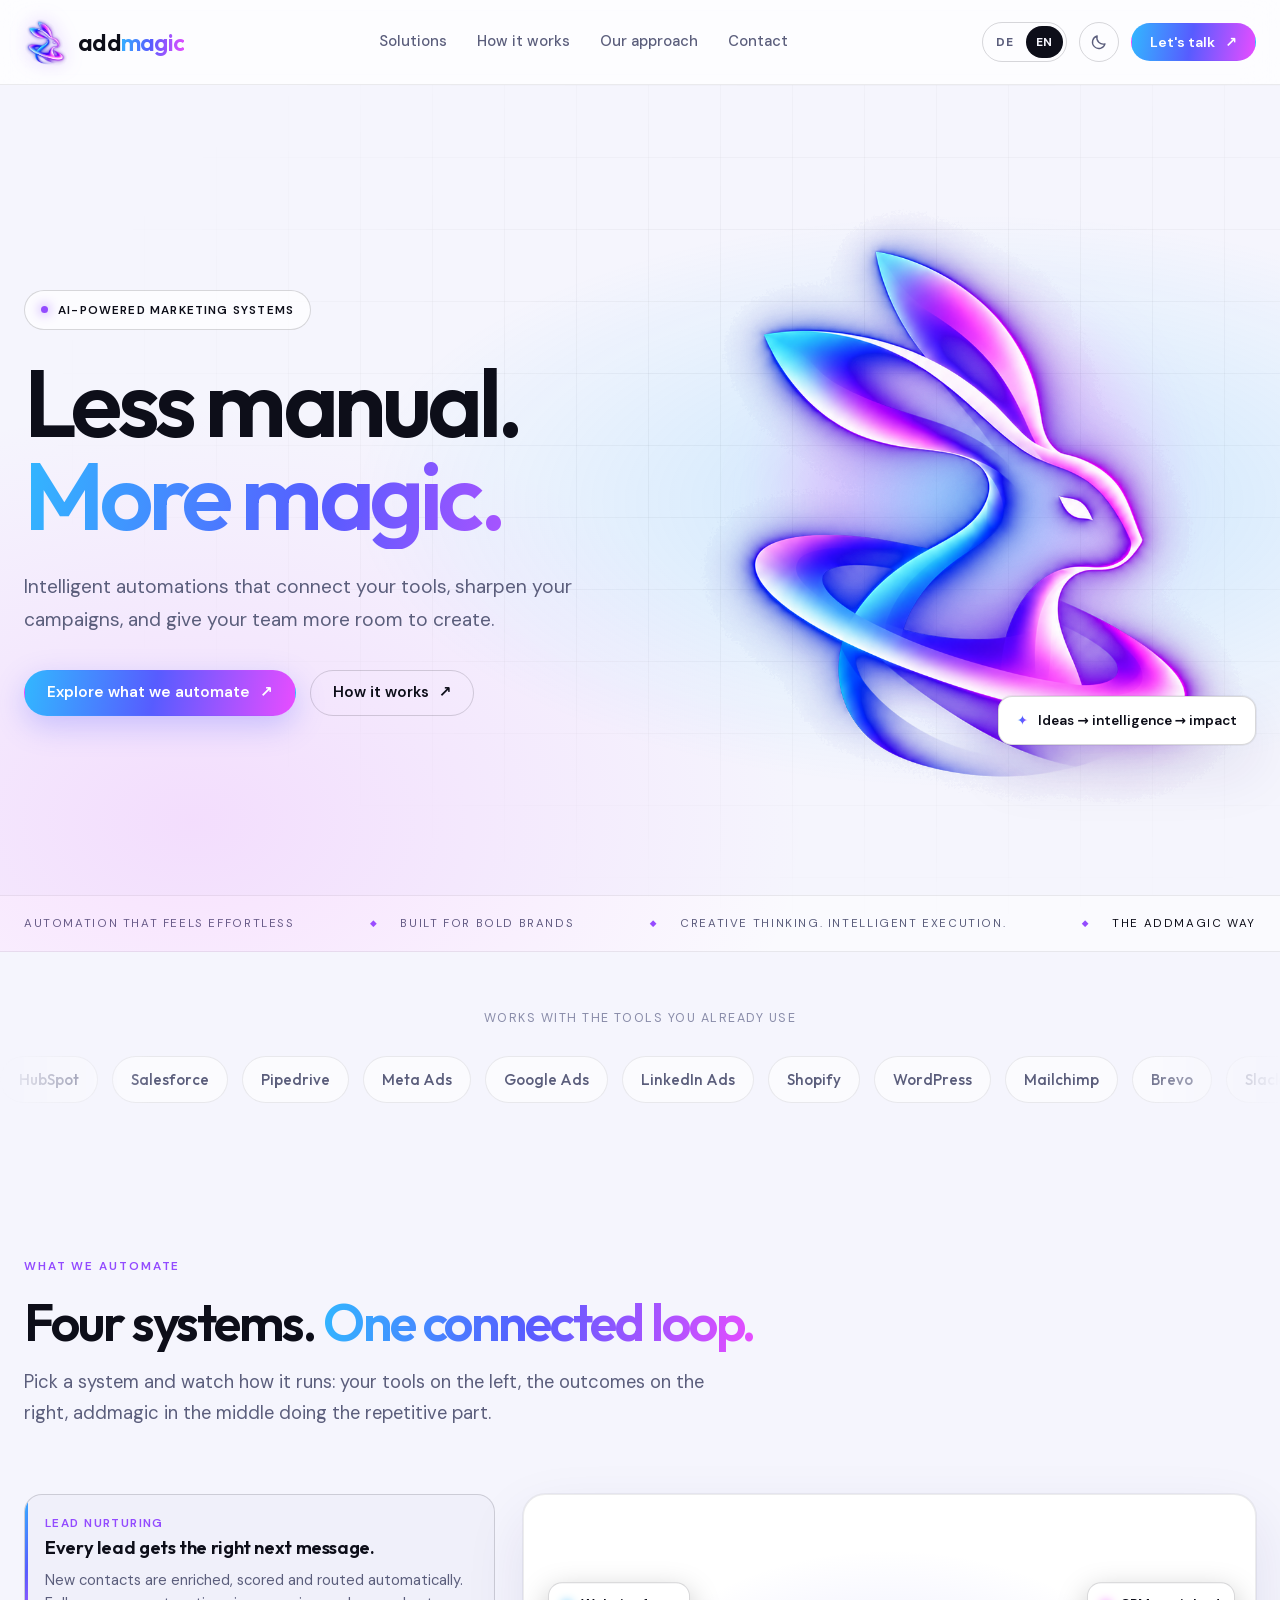
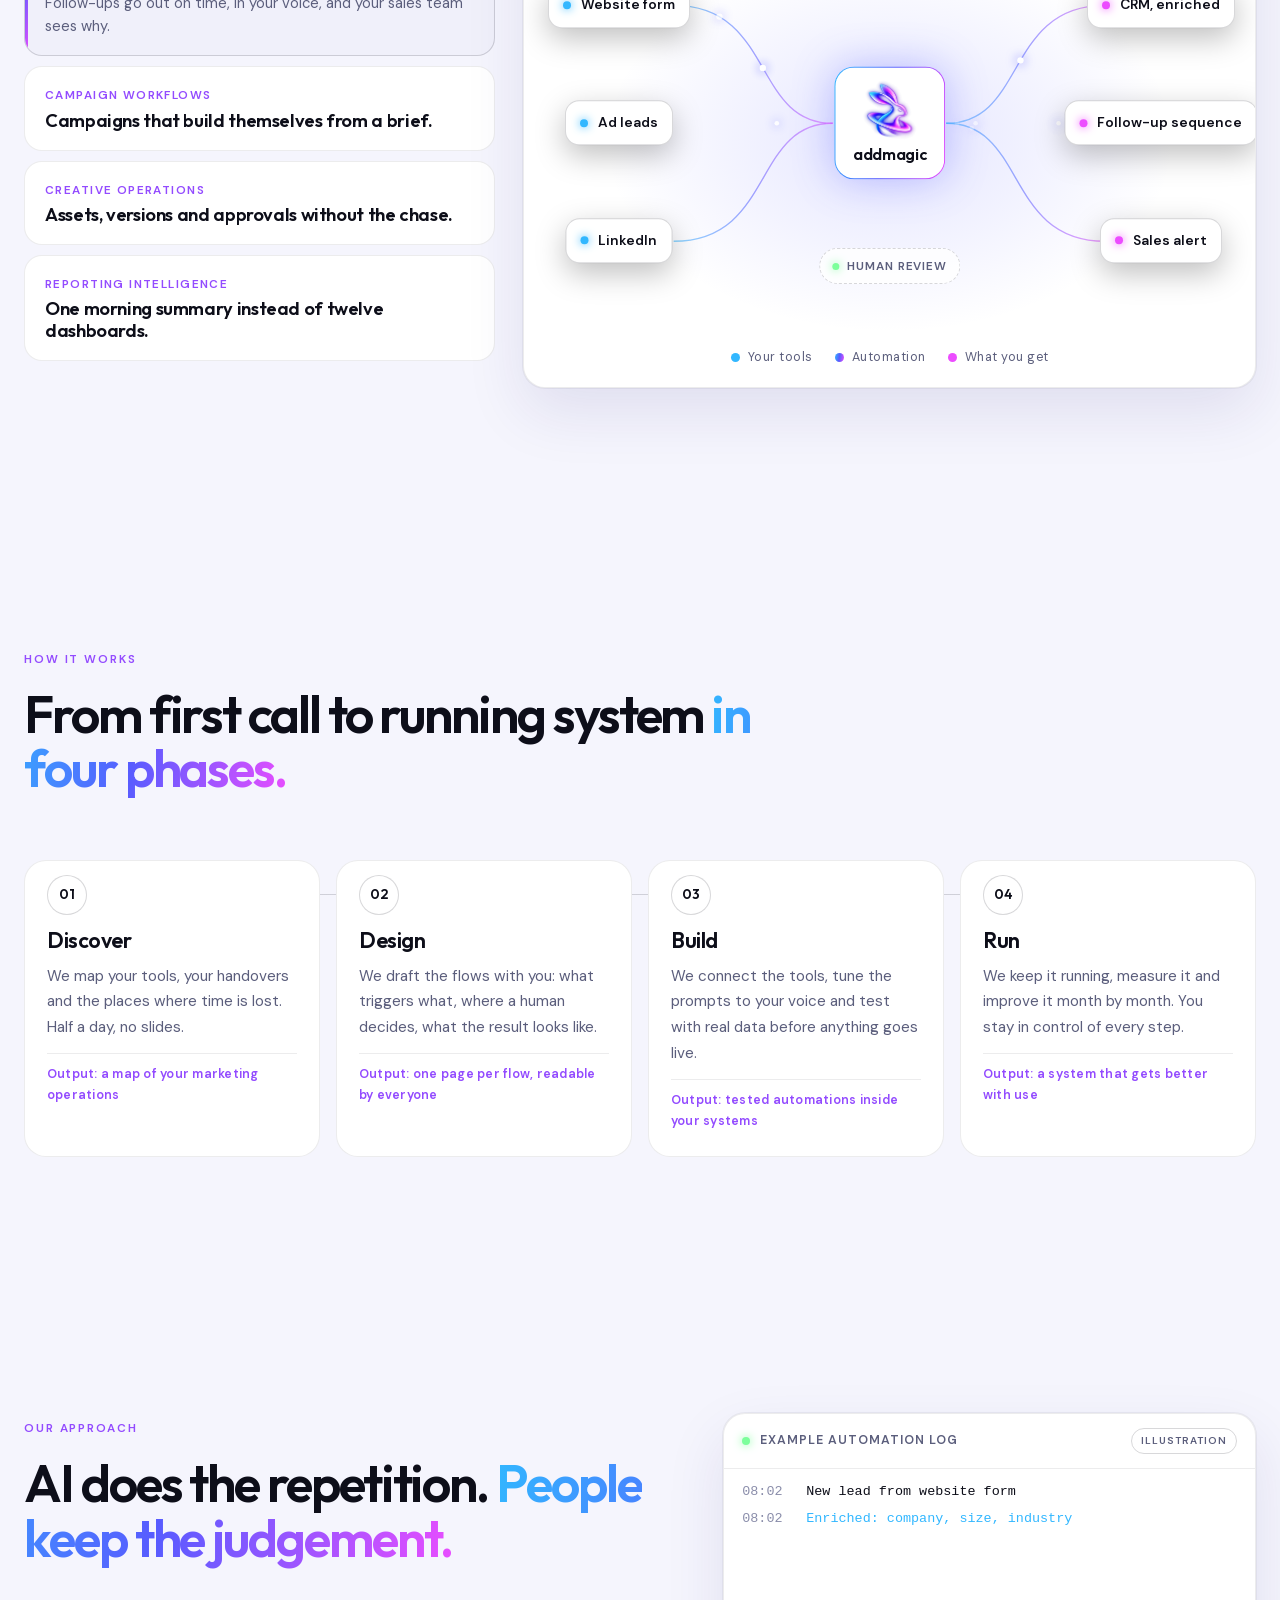
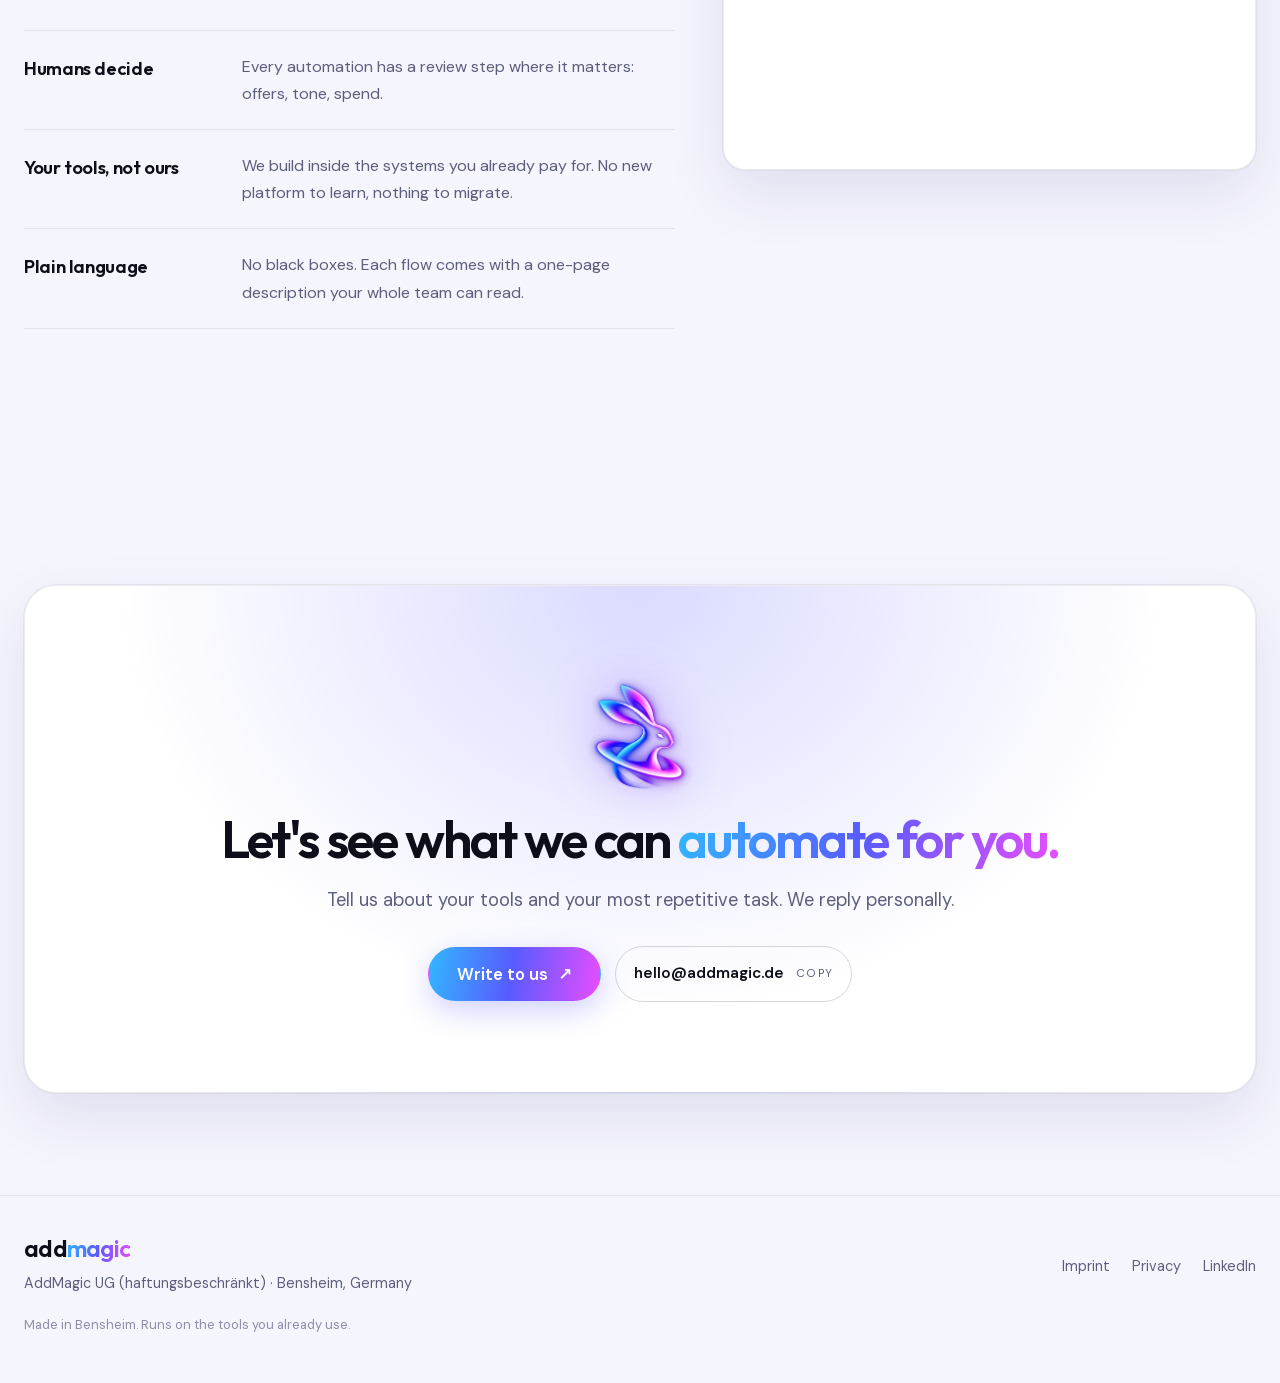
==== commit e0f0dbee: "Navbar: compact controls on phones" ====
--- a/index.html
+++ b/index.html
@@ -20,7 +20,7 @@
 <link rel="preload" href="assets/fonts/Outfit.woff2" as="font" type="font/woff2" crossorigin>
 <link rel="preload" href="assets/fonts/DMSans.woff2" as="font" type="font/woff2" crossorigin>
 <link rel="stylesheet" href="assets/fonts/fonts.css">
-<link rel="stylesheet" href="styles.css?v=1">
+<link rel="stylesheet" href="styles.css?v=2">
 <script>
 (function(){try{var t=localStorage.getItem('am-theme');if(!t){t=matchMedia('(prefers-color-scheme: light)').matches?'light':'dark'}document.documentElement.dataset.theme=t;var l=localStorage.getItem('am-lang');if(!l){l=(navigator.language||'en').toLowerCase().startsWith('de')?'de':'en'}document.documentElement.lang=l;}catch(e){}})();
 </script>
--- a/styles.css
+++ b/styles.css
@@ -258,3 +258,20 @@
   *,*::before,*::after{animation:none!important;transition:none!important;scroll-behavior:auto!important}
   .reveal{opacity:1;transform:none}
 }
+
+/* compact navbar on phones */
+@media (max-width:600px){
+  .brand{gap:7px}
+  .brand-mark{width:36px;height:40px}
+  .brand-word{font-size:1.2rem}
+  .controls{gap:8px}
+  .lang{padding:2px}
+  .lang button{padding:5px 7px;font-size:.68rem}
+  .theme{width:36px;height:36px}
+  .burger{width:38px;height:38px}
+  .burger span,.burger span::before,.burger span::after{left:10px}
+  .burger span::before,.burger span::after{left:0}
+}
+@media (max-width:380px){
+  .brand-word{display:none}
+}
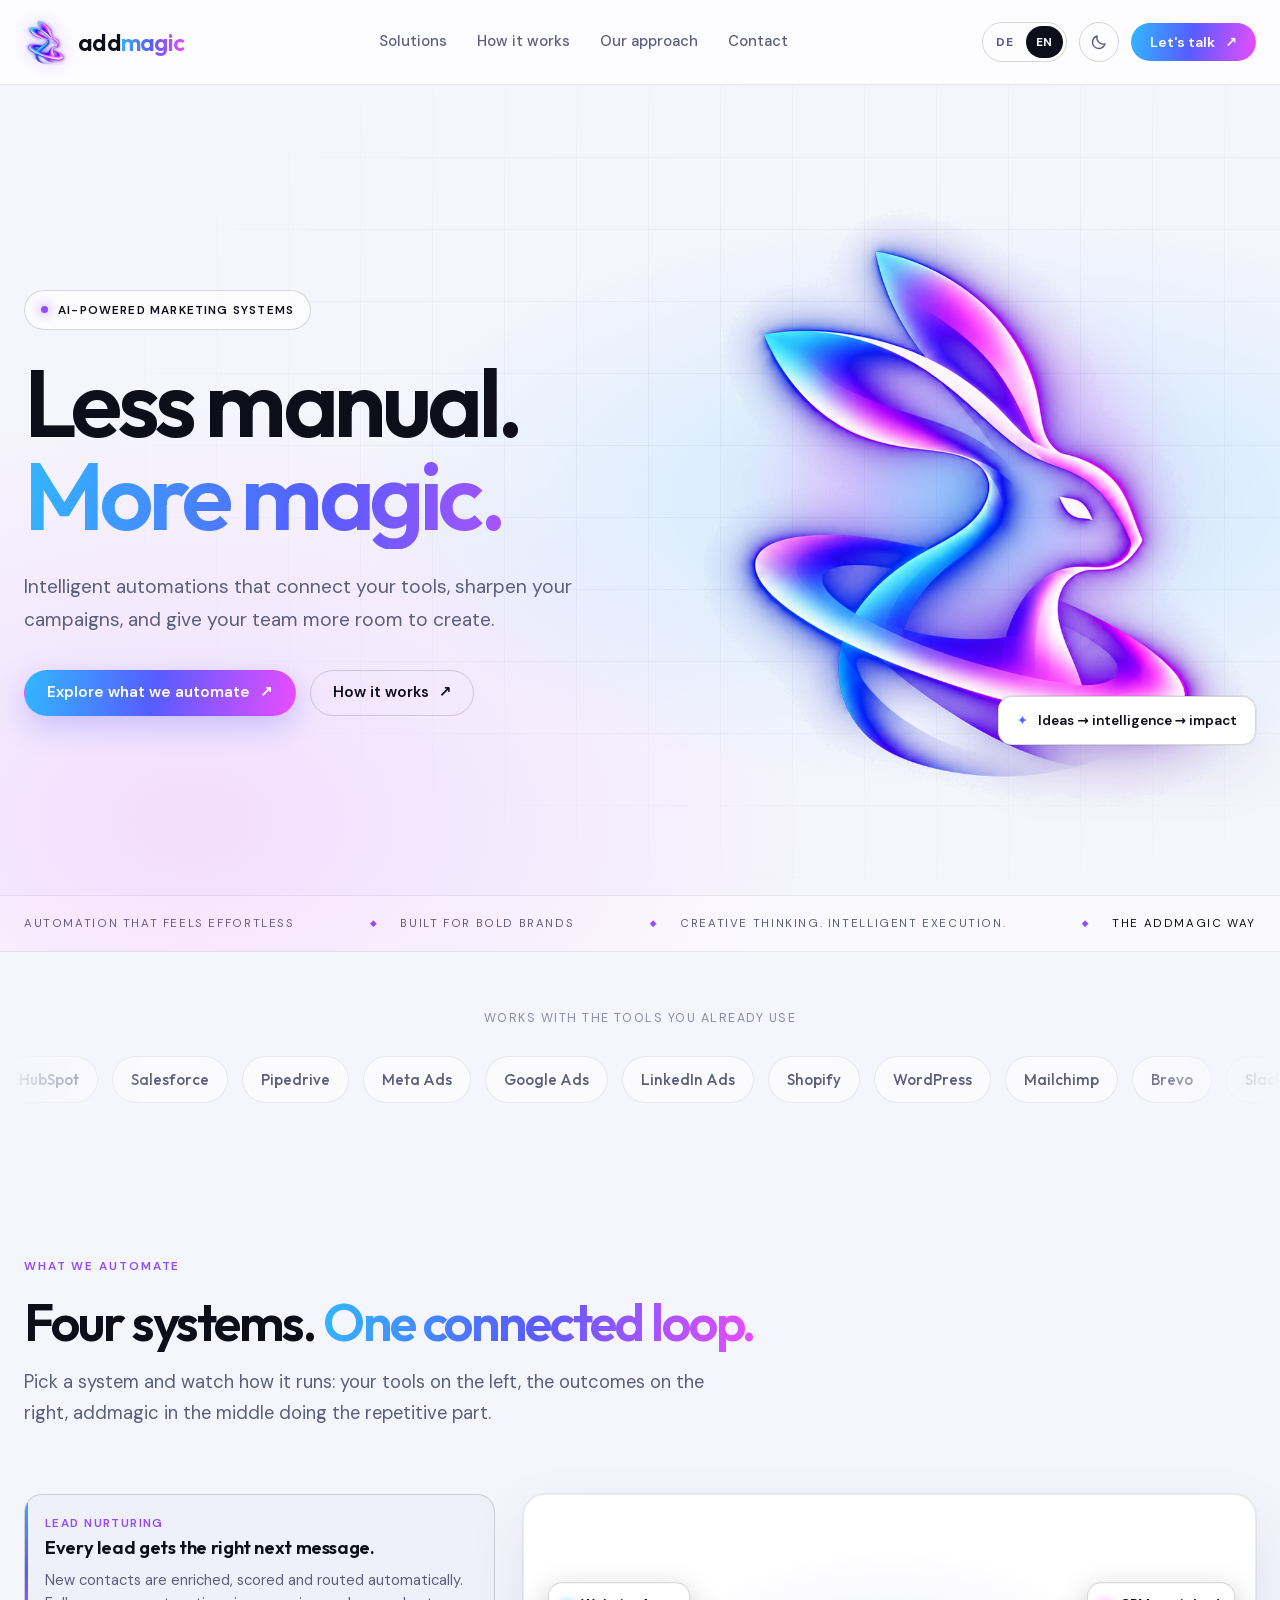
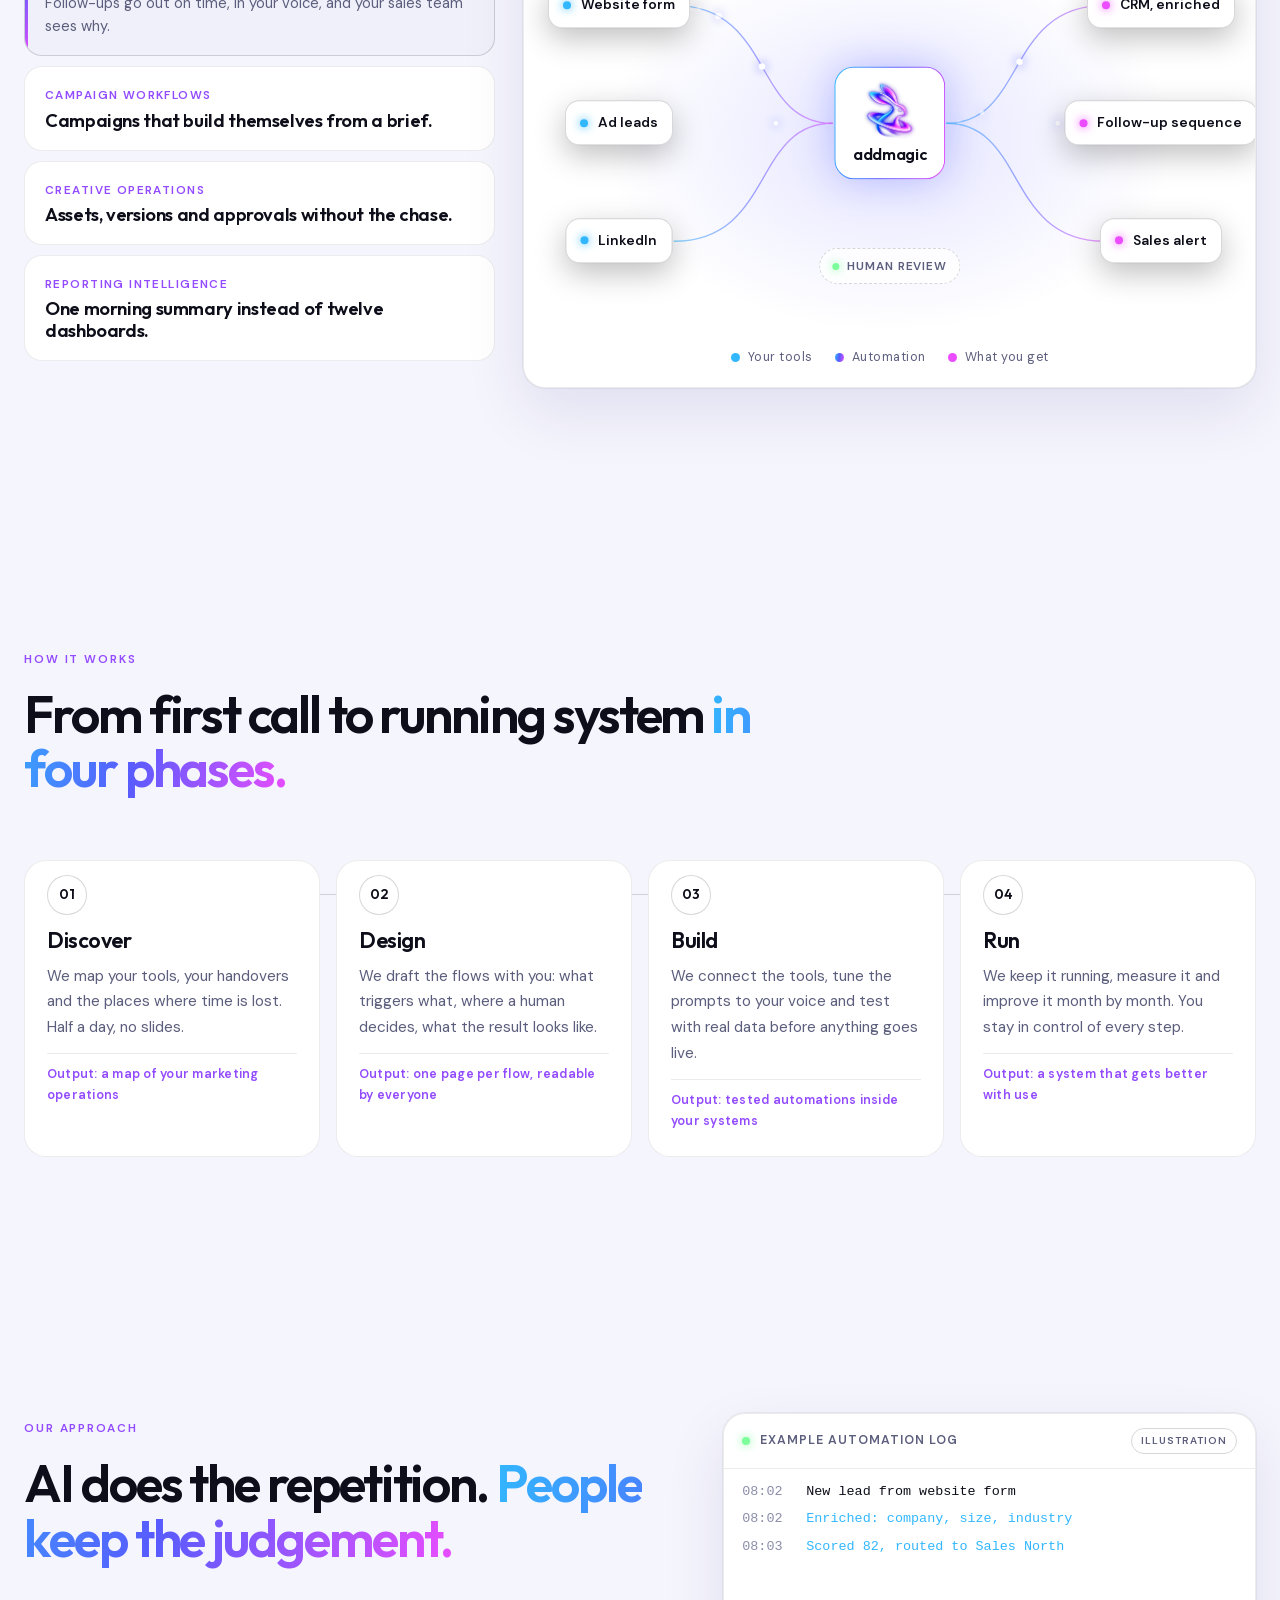
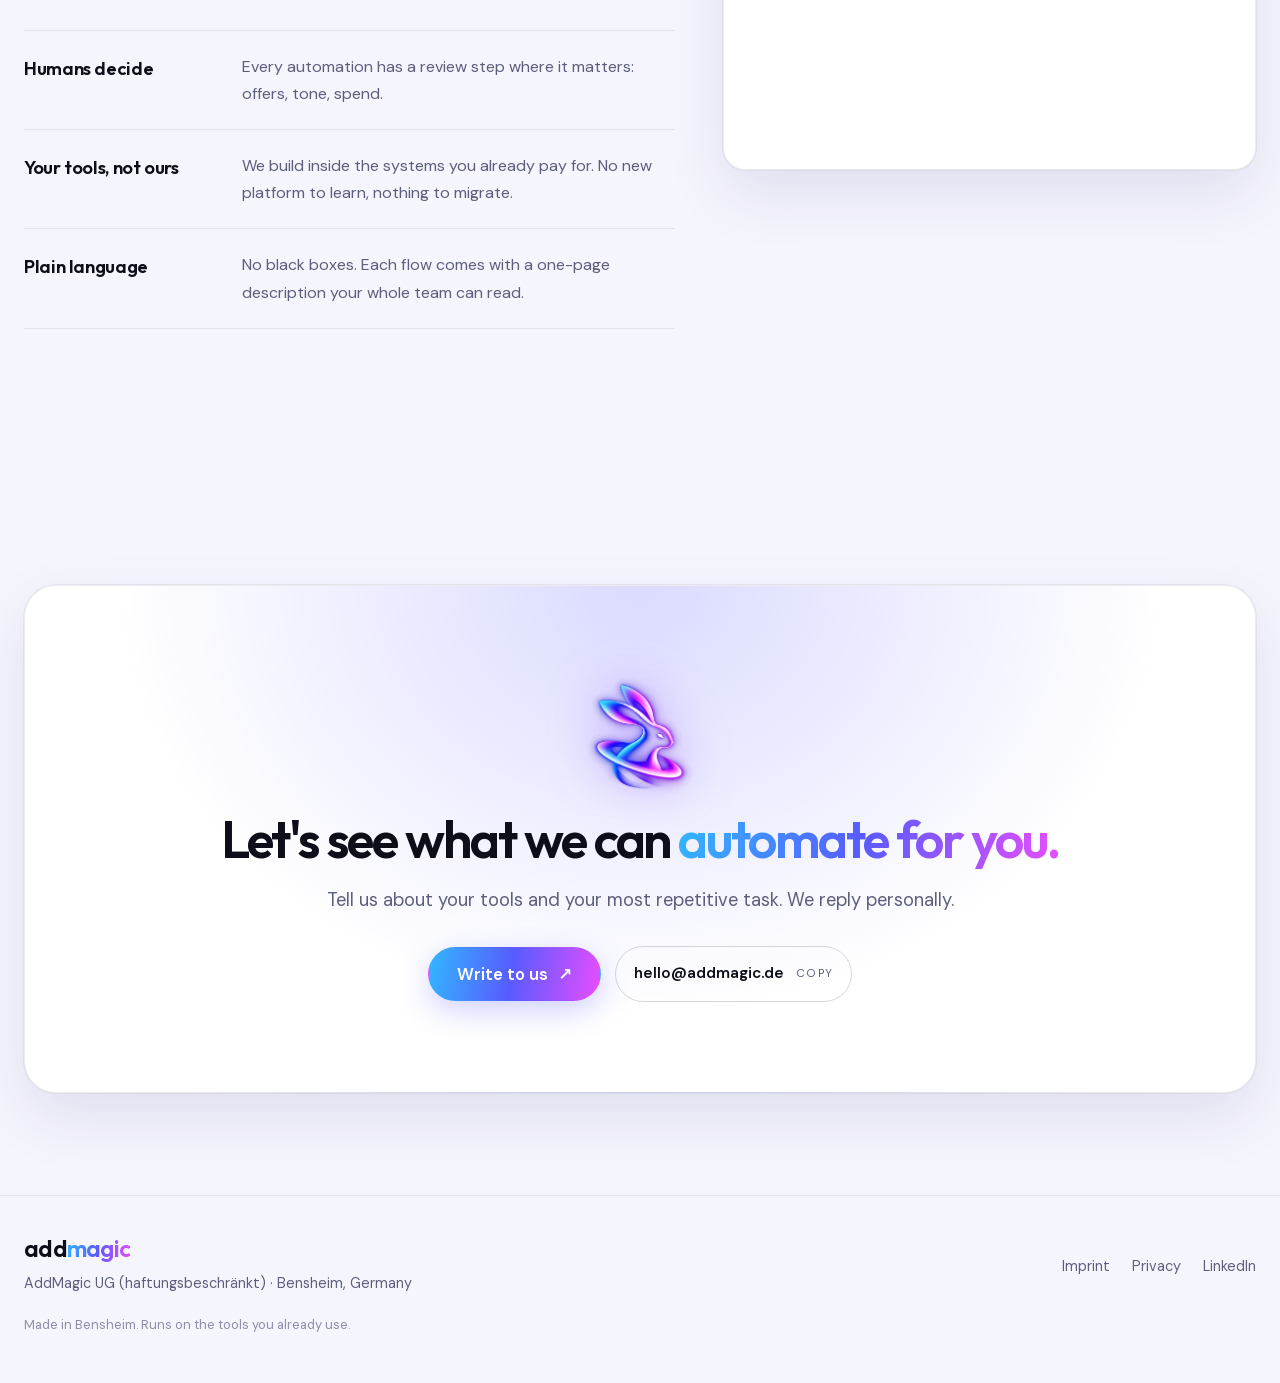
==== commit ef378d3f: "Loop graph: phone layout" ====
--- a/index.html
+++ b/index.html
@@ -20,7 +20,7 @@
 <link rel="preload" href="assets/fonts/Outfit.woff2" as="font" type="font/woff2" crossorigin>
 <link rel="preload" href="assets/fonts/DMSans.woff2" as="font" type="font/woff2" crossorigin>
 <link rel="stylesheet" href="assets/fonts/fonts.css">
-<link rel="stylesheet" href="styles.css?v=2">
+<link rel="stylesheet" href="styles.css?v=3">
 <script>
 (function(){try{var t=localStorage.getItem('am-theme');if(!t){t=matchMedia('(prefers-color-scheme: light)').matches?'light':'dark'}document.documentElement.dataset.theme=t;var l=localStorage.getItem('am-lang');if(!l){l=(navigator.language||'en').toLowerCase().startsWith('de')?'de':'en'}document.documentElement.lang=l;}catch(e){}})();
 </script>
--- a/styles.css
+++ b/styles.css
@@ -275,3 +275,17 @@
 @media (max-width:380px){
   .brand-word{display:none}
 }
+
+/* loop on phones: nodes hug the edges, shorter labels */
+@media (max-width:600px){
+  .loop-canvas{aspect-ratio:760/520}
+  .node{font-size:.66rem;padding:6px 8px;gap:5px;max-width:34%}
+  .node span{overflow:hidden;text-overflow:ellipsis}
+  .node.in{left:2%;transform:translate(0,-50%)}
+  .node.out{left:auto;right:2%;transform:translate(0,-50%)}
+  .node.in.swap,.node.out.swap{transform:translate(0,-50%) scale(.92)}
+  .node.core{max-width:none}
+  .review{top:88%;white-space:nowrap}
+  .loop-legend{gap:14px;font-size:.7rem}
+  .loop-legend span{white-space:nowrap}
+}
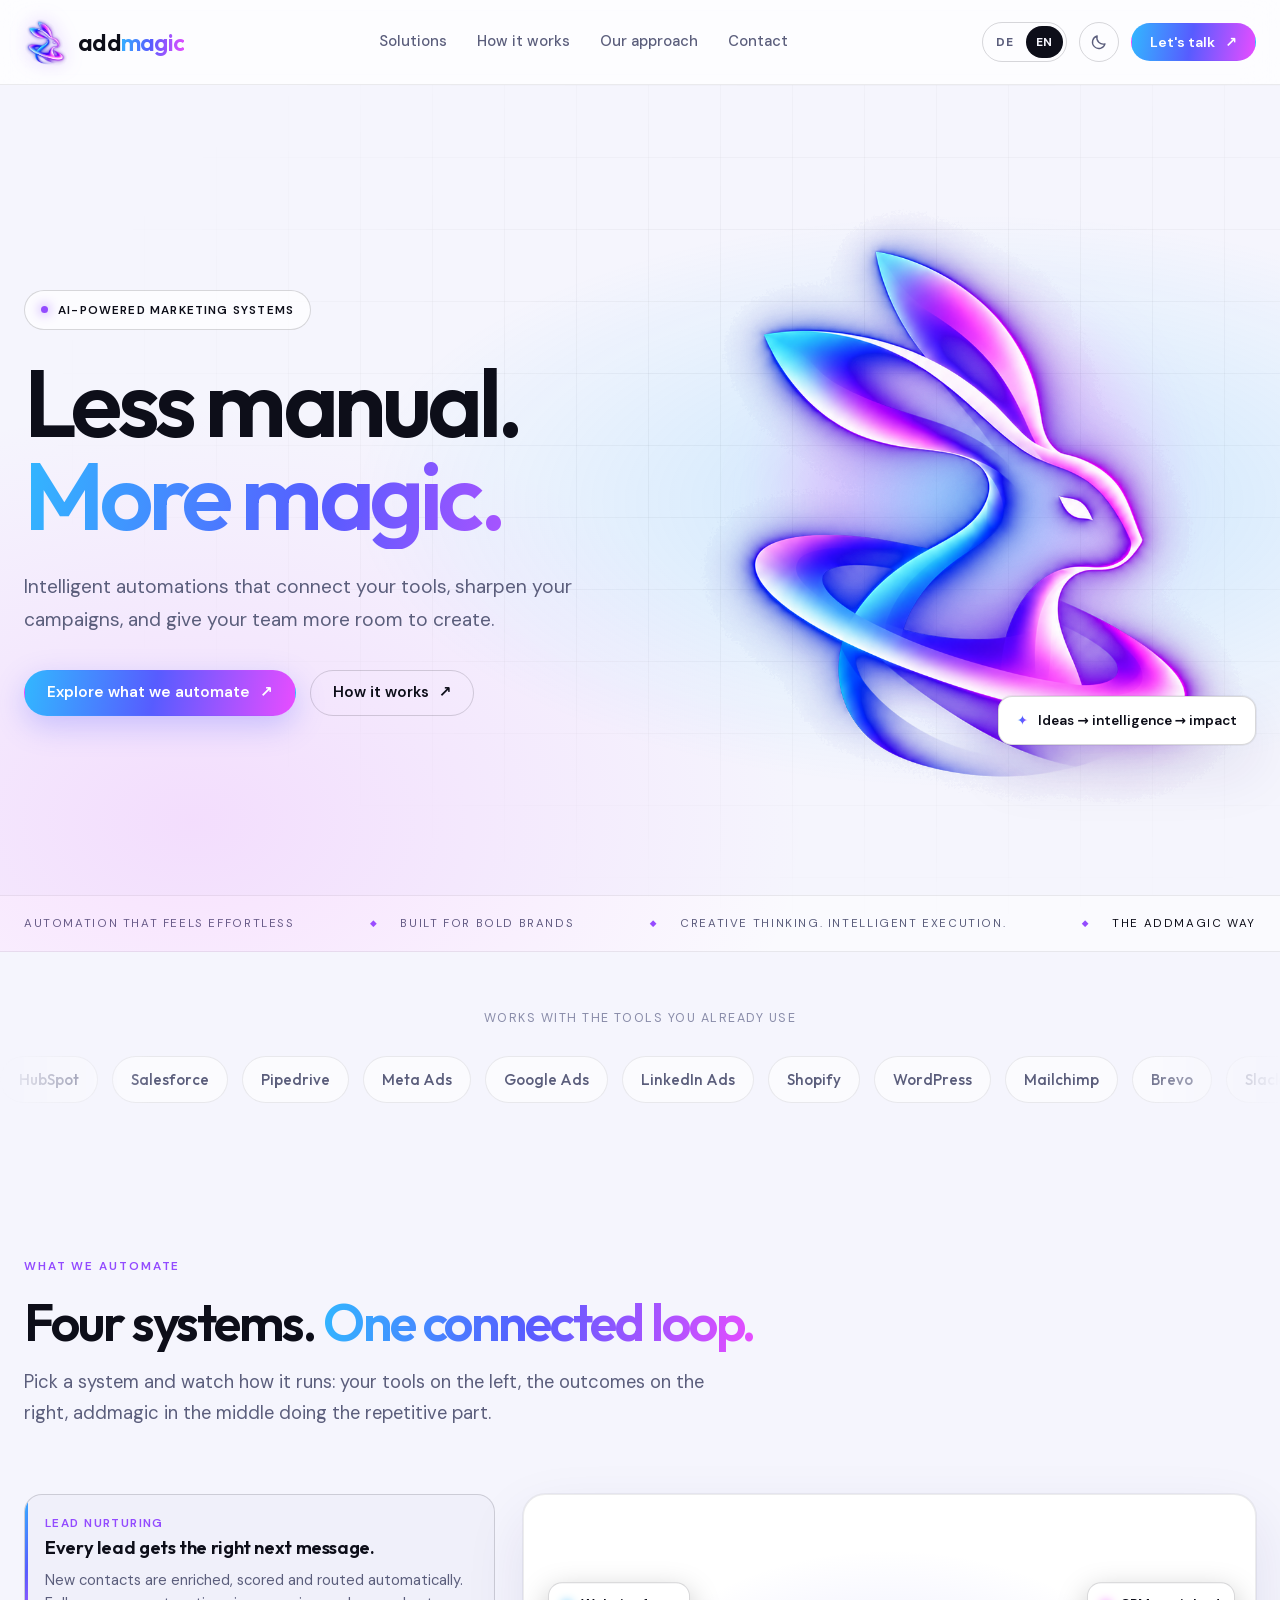
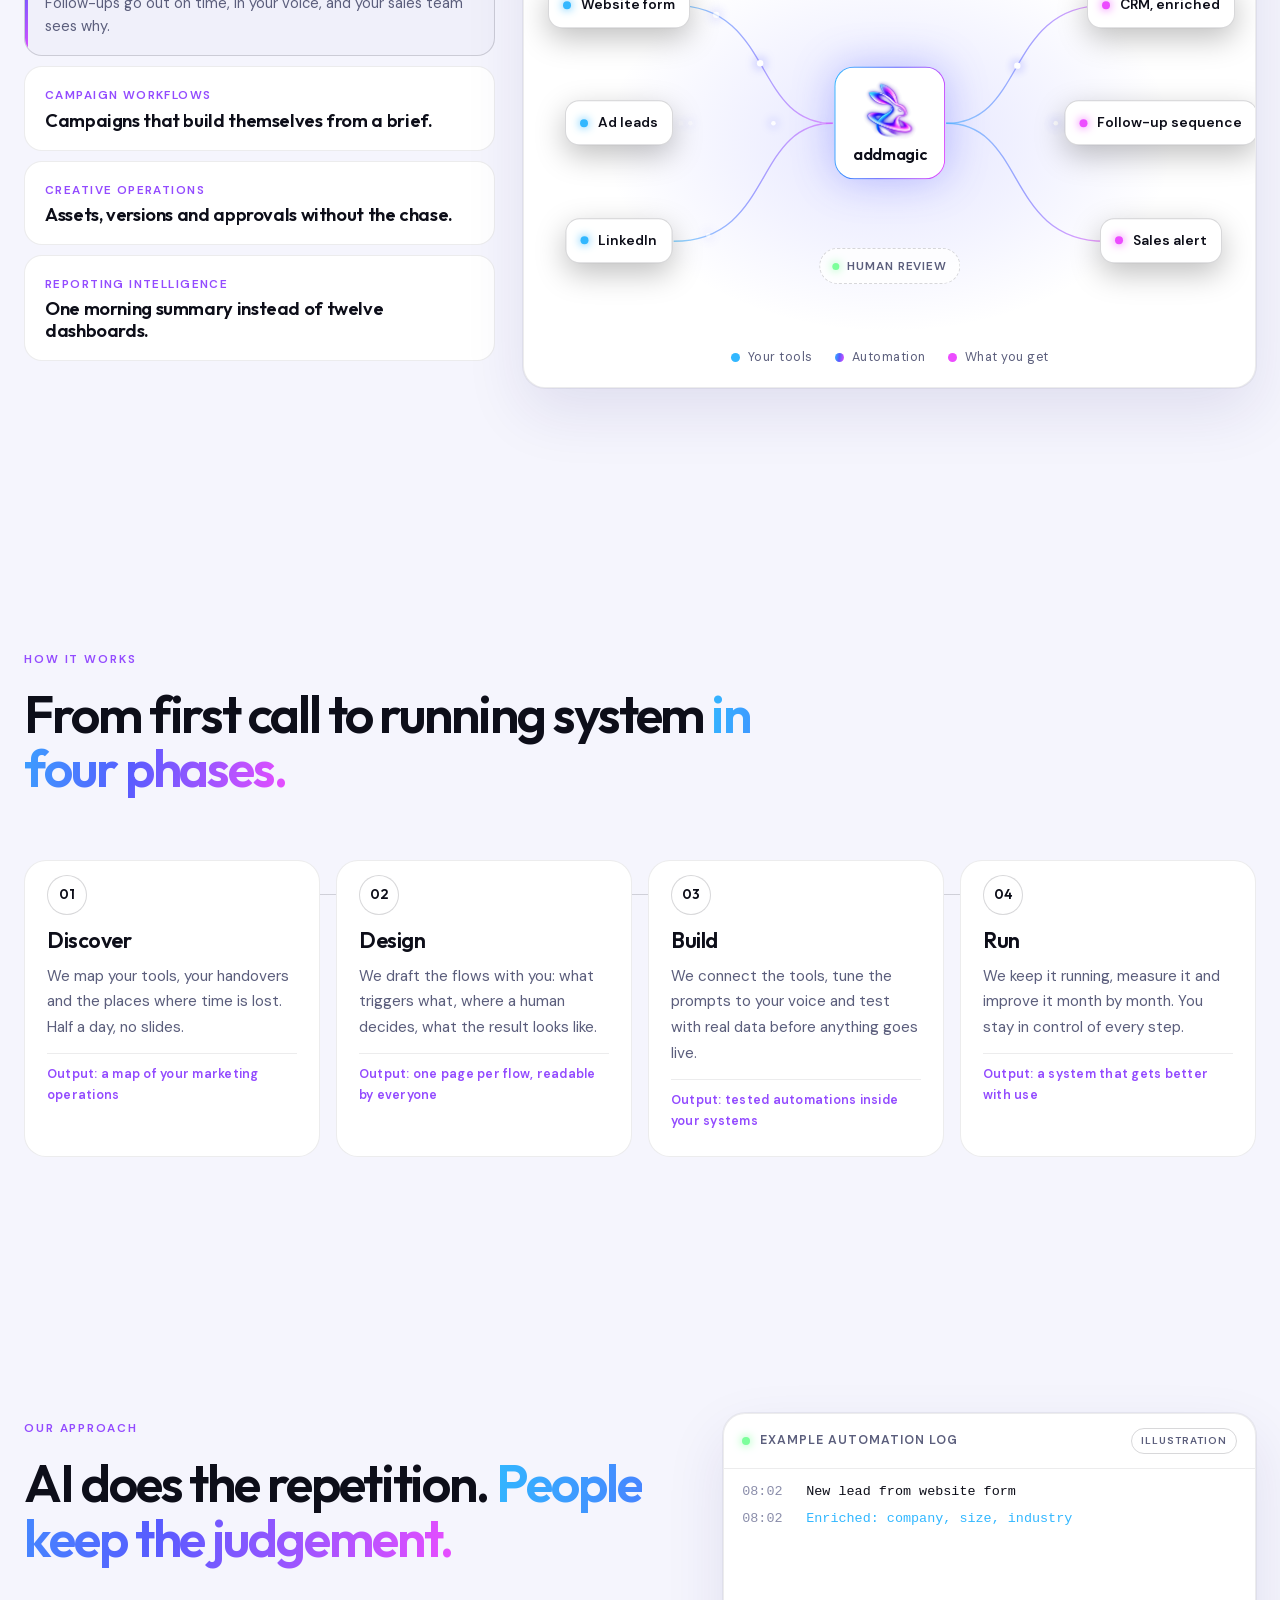
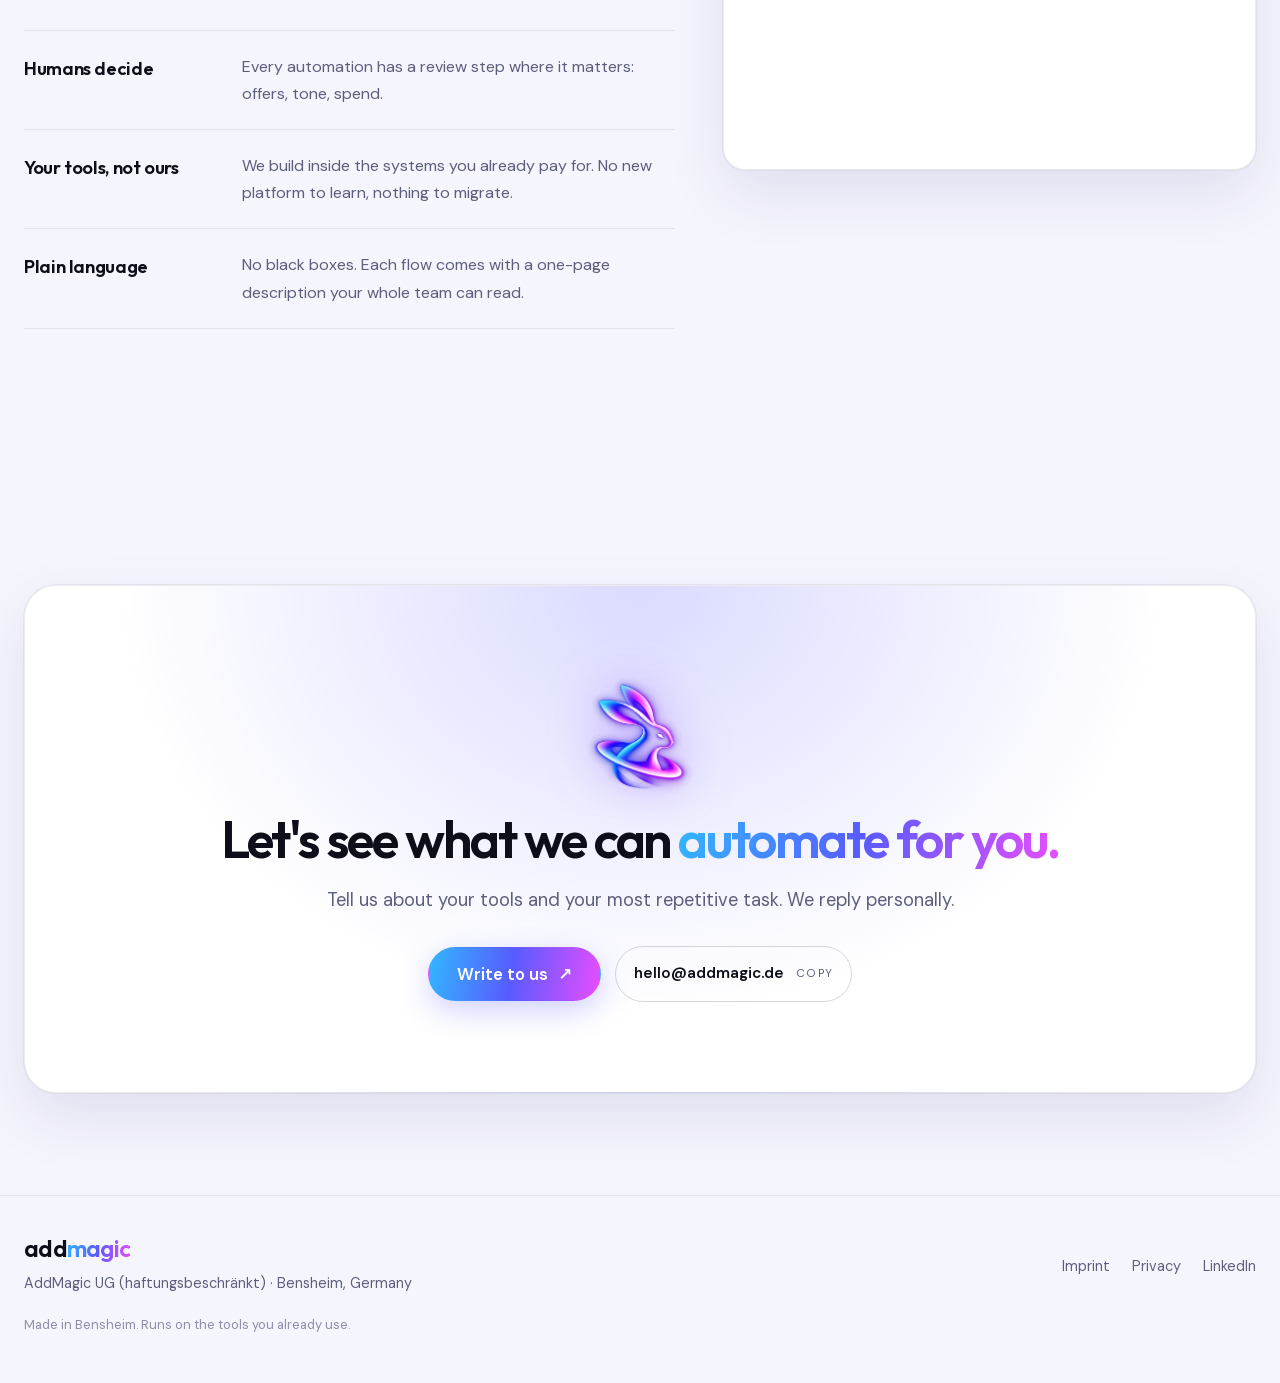
==== commit 675027cb: "Navbar: keep wordmark down to 340px" ====
--- a/index.html
+++ b/index.html
@@ -20,7 +20,7 @@
 <link rel="preload" href="assets/fonts/Outfit.woff2" as="font" type="font/woff2" crossorigin>
 <link rel="preload" href="assets/fonts/DMSans.woff2" as="font" type="font/woff2" crossorigin>
 <link rel="stylesheet" href="assets/fonts/fonts.css">
-<link rel="stylesheet" href="styles.css?v=3">
+<link rel="stylesheet" href="styles.css?v=4">
 <script>
 (function(){try{var t=localStorage.getItem('am-theme');if(!t){t=matchMedia('(prefers-color-scheme: light)').matches?'light':'dark'}document.documentElement.dataset.theme=t;var l=localStorage.getItem('am-lang');if(!l){l=(navigator.language||'en').toLowerCase().startsWith('de')?'de':'en'}document.documentElement.lang=l;}catch(e){}})();
 </script>
--- a/styles.css
+++ b/styles.css
@@ -272,7 +272,7 @@
   .burger span,.burger span::before,.burger span::after{left:10px}
   .burger span::before,.burger span::after{left:0}
 }
-@media (max-width:380px){
+@media (max-width:340px){
   .brand-word{display:none}
 }
 
